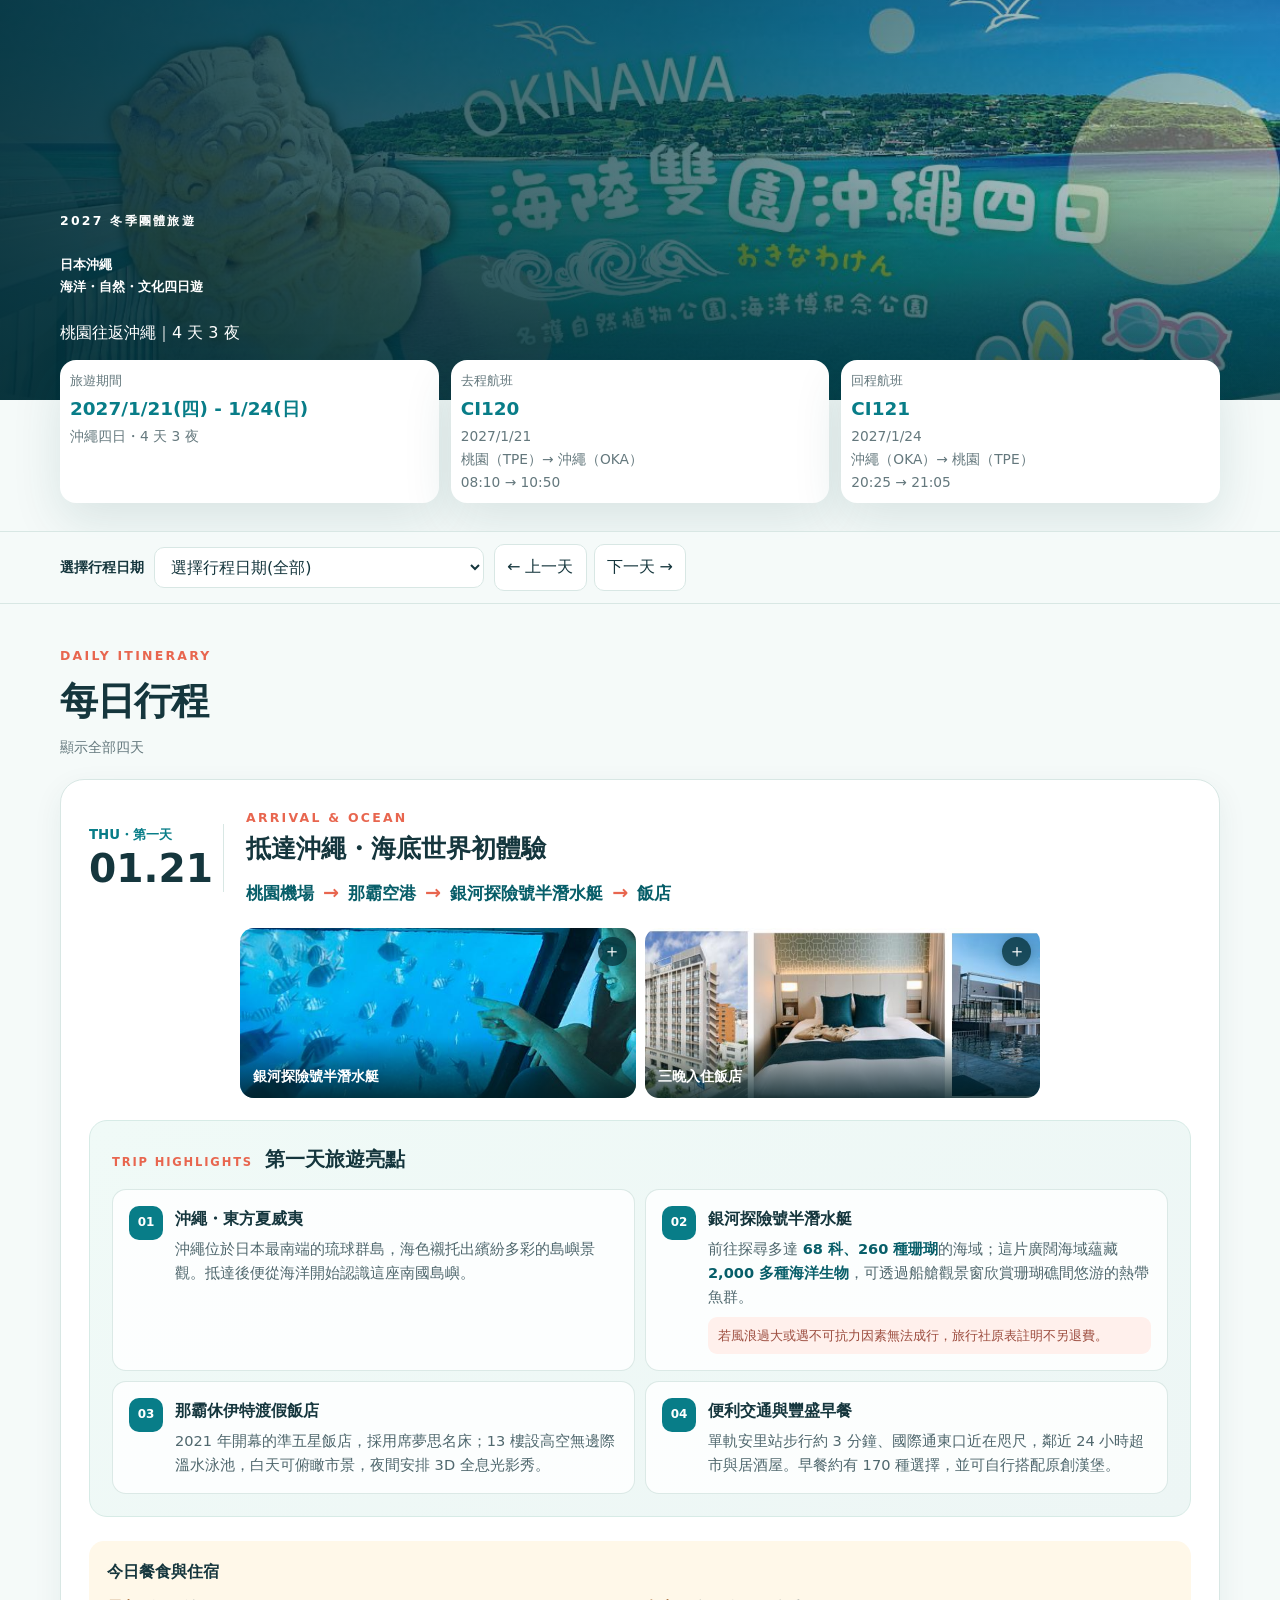
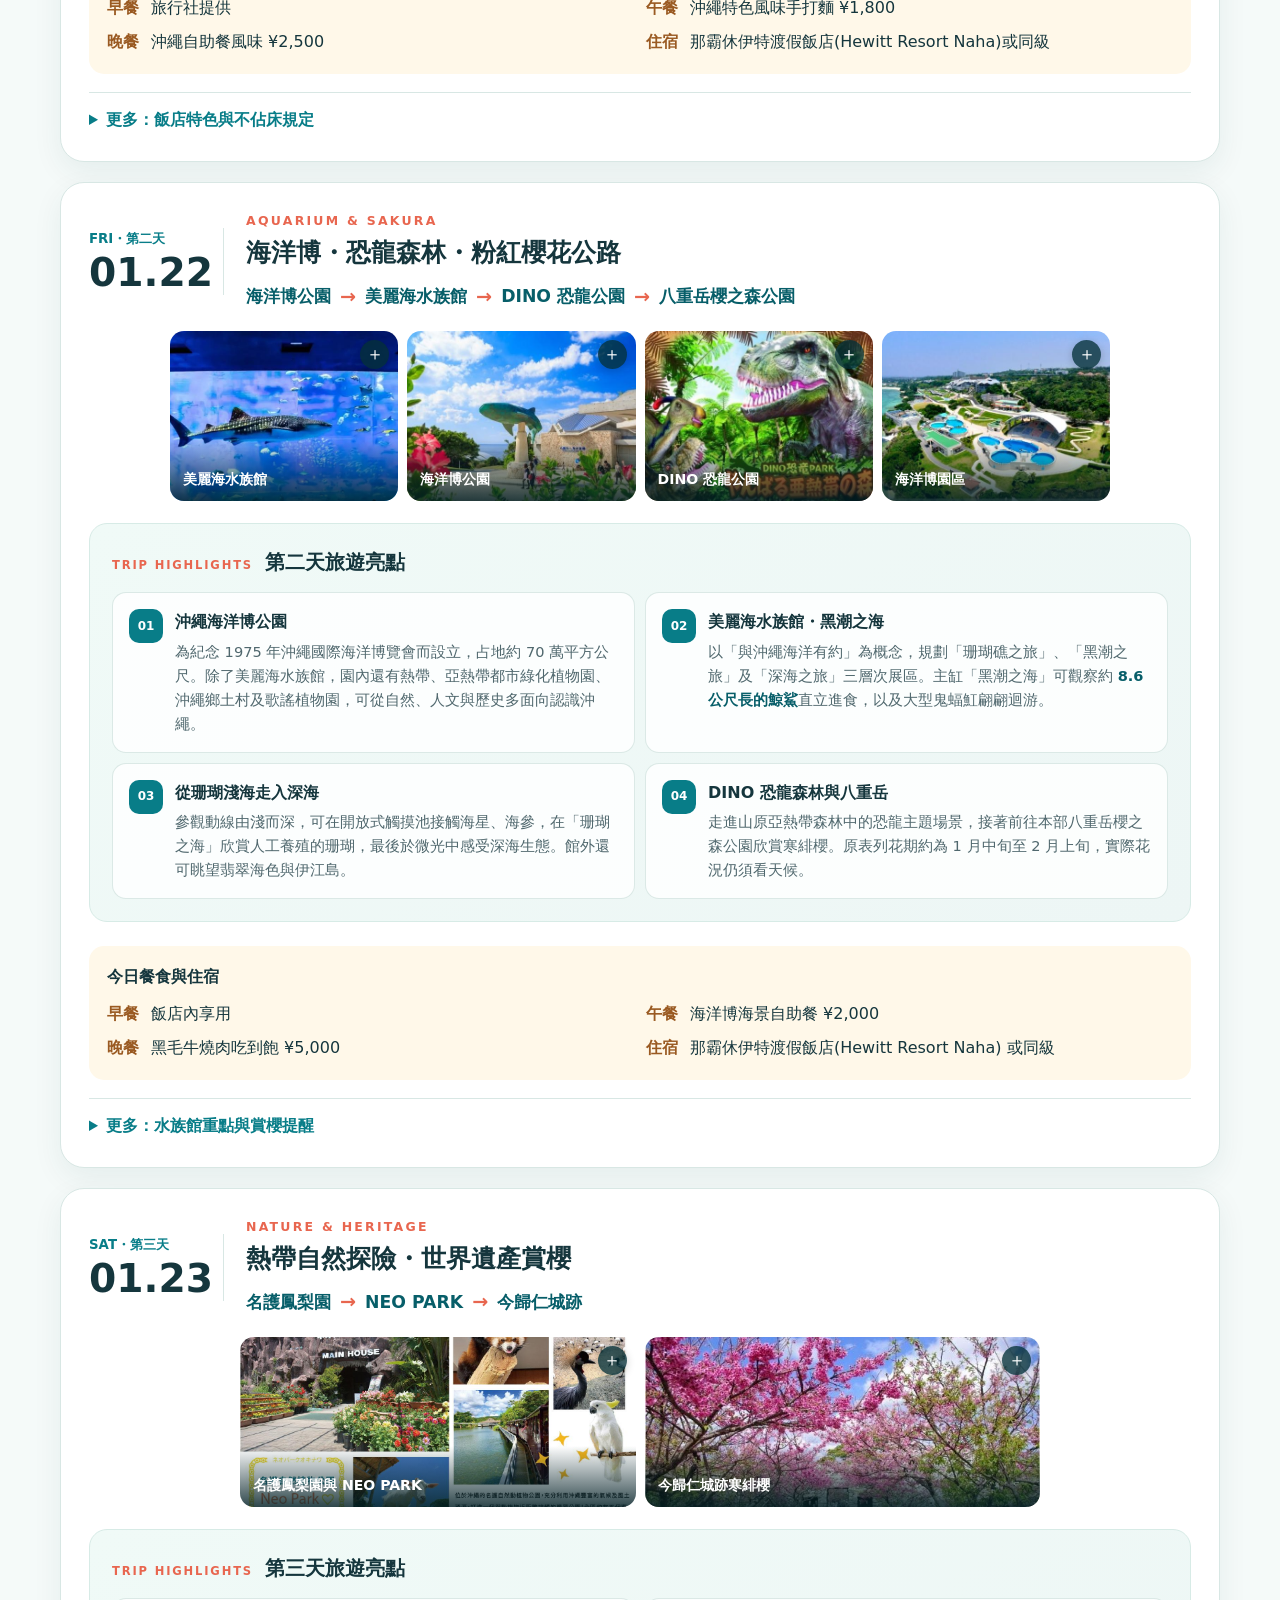
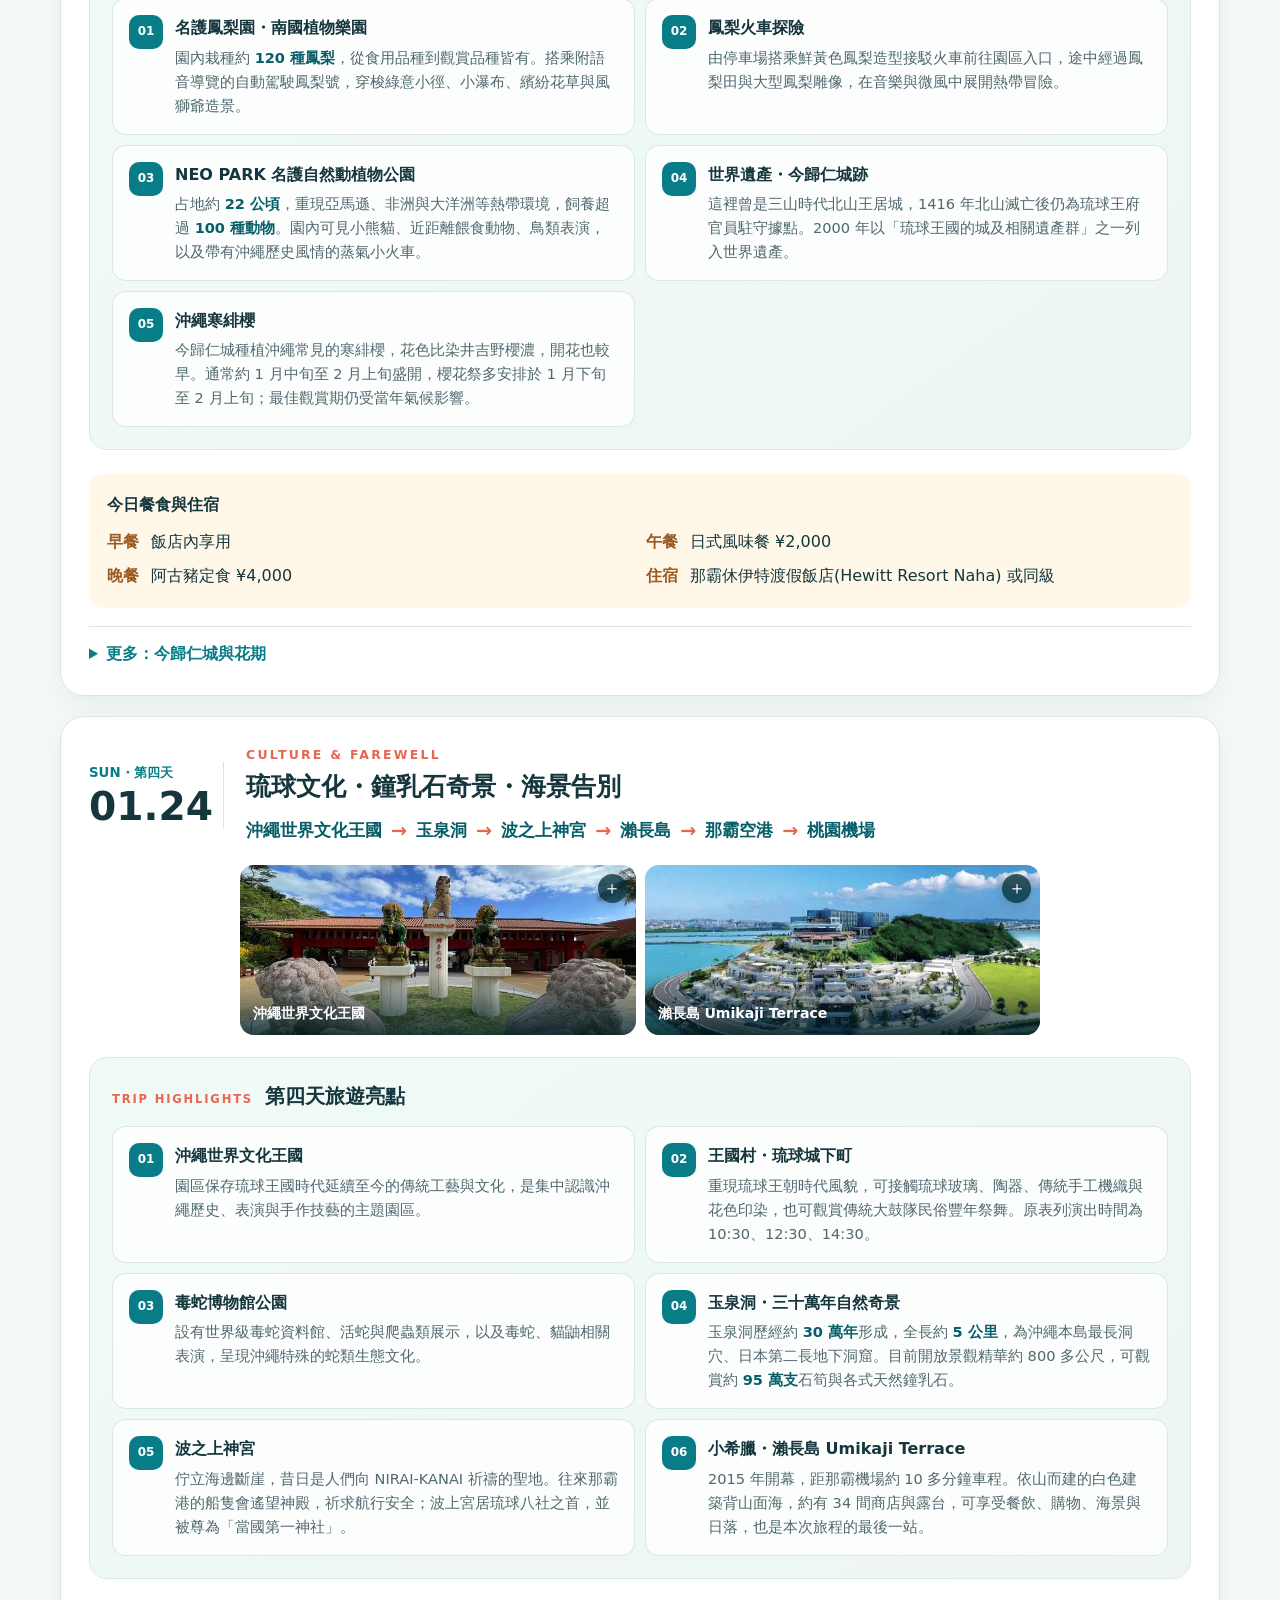
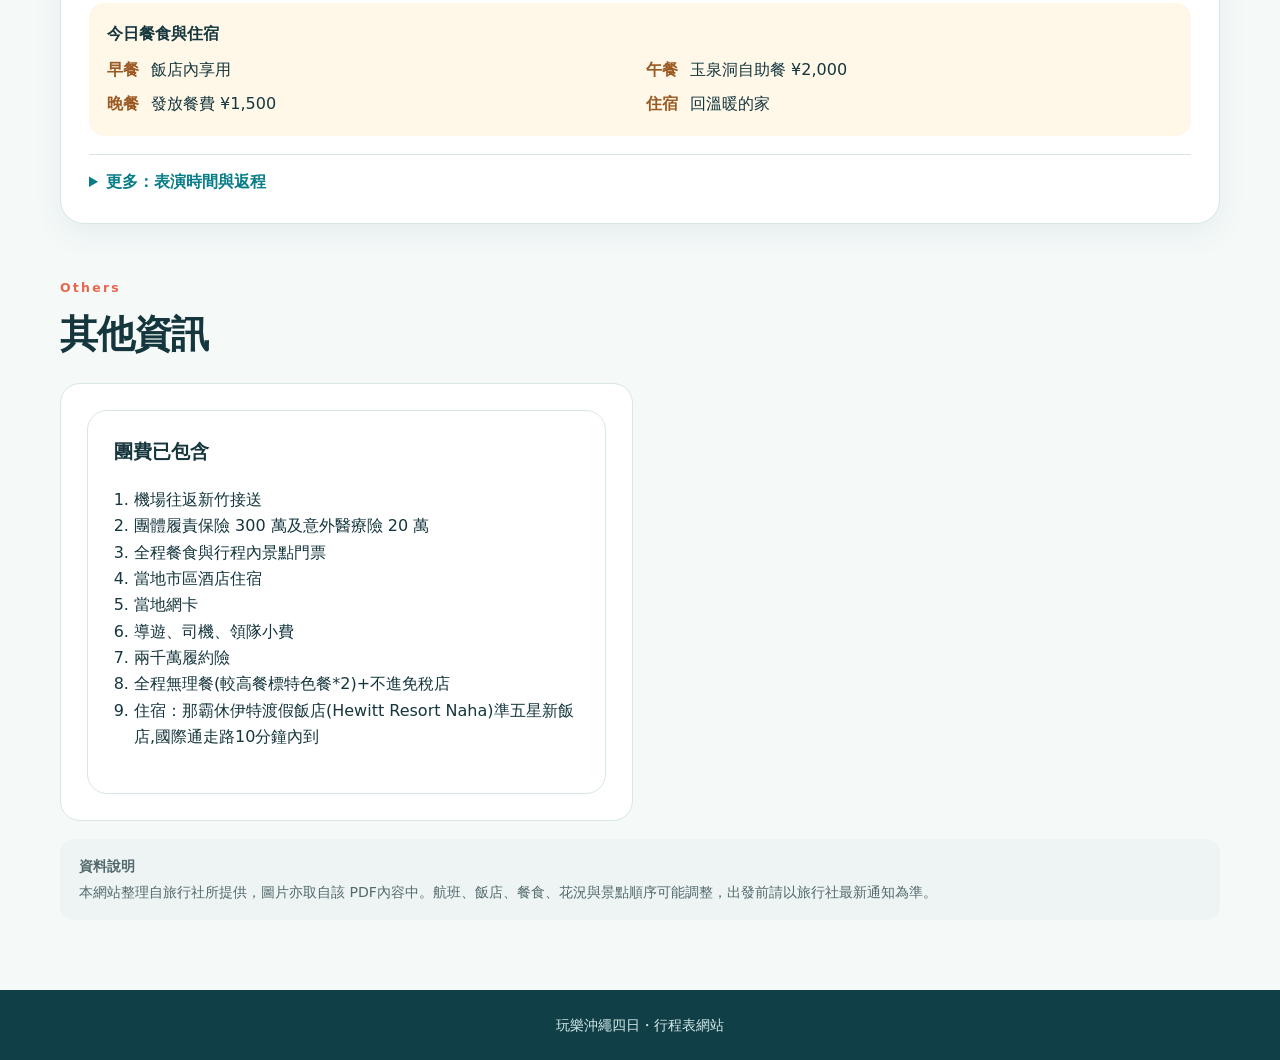
==== website2/index.html @ d95b9be9 "Update index.html" ====
<!doctype html>
<html lang="zh-Hant">
<head>
  <meta charset="utf-8">
  <meta name="viewport" content="width=device-width,initial-scale=1">
  <meta name="theme-color" content="#076f7d">
  <meta name="description" content="2027年1月21日至24日玩樂沖繩四日行程導覽">
  <title>玩樂沖繩四日｜行程表</title>
  <link rel="stylesheet" href="assets/styles.css">
  <style>
    /* 回到最頂端按鈕 */
    .back-to-top {
      position: fixed;
      right: 22px;
      bottom: 22px;
      z-index: 1000;
      min-height: 44px;
      display: inline-flex;
      align-items: center;
      justify-content: center;
      gap: 7px;
      padding: 9px 14px 9px 11px;
      border: 1px solid rgba(255, 255, 255, .38);
      border-radius: 999px;
      background: linear-gradient(135deg, rgba(255, 255, 255, .20), rgba(220, 245, 243, .08));
      color: #075e69;
      box-shadow: 0 6px 18px rgba(20, 70, 74, .10), inset 0 1px 0 rgba(255, 255, 255, .38);
      cursor: pointer;
      opacity: 0;
      visibility: hidden;
      pointer-events: none;
      transform: translateY(12px);
      transition: opacity .2s ease, transform .2s ease, visibility .2s;
      backdrop-filter: blur(7px) saturate(120%);
      -webkit-backdrop-filter: blur(7px) saturate(120%);
      font-weight: 800;
      font-size: .86rem;
      white-space: nowrap;
    }

    .back-to-top.is-visible {
      opacity: 1;
      visibility: visible;
      pointer-events: auto;
      transform: translateY(0);
    }

    .back-to-top:hover,
    .back-to-top:focus-visible {
      background: linear-gradient(135deg, rgba(255, 255, 255, .38), rgba(218, 246, 243, .16));
      color: #064e58;
      transform: translateY(-2px);
      outline: 3px solid rgba(8, 125, 136, .18);
      outline-offset: 3px;
    }

    .back-to-top svg {
      width: 23px;
      height: 23px;
      fill: none;
      stroke: currentColor;
      stroke-width: 2.2;
      stroke-linecap: round;
      stroke-linejoin: round;
    }

    @media (max-width: 620px) {
      .back-to-top {
        right: 14px;
        bottom: 14px;
        min-height: 40px;
        padding: 7px 11px 7px 9px;
        font-size: .78rem;
      }

      .back-to-top svg {
        width: 20px;
        height: 20px;
      }
    }

    @media print {
      .back-to-top {
        display: none;
      }
    }
  </style>
</head>
<body>
  <a class="skip" href="#main">跳到主要內容</a>
  <header class="hero">
    <img class="hero-photo" src="assets/images/hero-cover.jpg" alt="旅行社提供的沖繩四日行程封面">
    <div class="hero-shade"></div>
    <div class="shell hero-content">
      <p class="kicker">2027 冬季團體旅遊</p>
      <h5>日本沖繩<br>海洋・自然・文化四日遊</h5>
      <p class="hero-copy">桃園往返沖繩｜4 天 3 夜</p>
      <!--<div class="hero-tags"><span>中華航空</span><span>全程無自理餐</span><span>三晚準五星飯店</span><span>20 人成團</span></div>-->
    </div>
  </header>

<section class="quick shell" aria-label="行程摘要">
  <article>
    <small>旅遊期間</small>
    <strong>2027/1/21(四) - 1/24(日)</strong>
    <span>沖繩四日・4 天 3 夜</span>
  </article>

  <article>
    <small>去程航班</small>
    <strong>CI120</strong>
    <span>2027/1/21</span>
    <span>桃園（TPE）→ 沖繩（OKA）</span>
    <span>08:10 → 10:50</span>
  </article>

  <article>
    <small>回程航班</small>
    <strong>CI121</strong>
    <span>2027/1/24</span>
    <span>沖繩（OKA）→ 桃園（TPE）</span>
    <span>20:25 → 21:05</span>
  </article>
</section>

  <nav class="planner" aria-label="日期選擇器">
    <div class="shell planner-inner">
      <label for="daySelect">選擇行程日期</label>
      <select id="daySelect">
        <option value="all">選擇行程日期(全部)</option>
        <option value="day1">1/21（四）第一天・抵達沖繩</option>
        <option value="day2">1/22（五）第二天・海洋博與恐龍公園</option>
        <option value="day3">1/23（六）第三天・名護與今歸仁賞櫻</option>
        <option value="day4">1/24（日）第四天・文化王國與返台</option>
      </select>
      <div class="day-controls">
        <button id="prevDay" type="button" aria-label="上一天">← 上一天</button>
        <button id="nextDay" type="button" aria-label="下一天">下一天 →</button>
      </div>
      <!--
	  <div class="tools">
        <button id="expandAll" type="button">展開說明</button>
        <button type="button" onclick="window.print()">列印</button>
      </div>
	  -->
    </div>
  </nav>

  <main id="main" class="shell">
    <section id="day-view" class="itinerary" aria-labelledby="itinerary-title">
      <div class="section-title"><p>DAILY ITINERARY</p><h2 id="itinerary-title">每日行程</h2><span id="viewStatus" aria-live="polite">顯示全部四天</span></div>

      <article id="day1" class="day" data-day="day1">
        <header class="day-head"><div class="date"><small>THU・第一天</small><strong>01.21</strong></div><div><p>ARRIVAL & OCEAN</p><h3>抵達沖繩・海底世界初體驗</h3><div class="route-flow" aria-label="第一天行程順序"><span>桃園機場</span><span>那霸空港</span><span>銀河探險號半潛水艇</span><span>飯店</span></div></div></header>
        <div class="gallery two"><figure><img src="assets/images/day1-semi-submarine.jpg" alt="搭乘半潛水艇觀察海中熱帶魚"><figcaption>銀河探險號半潛水艇</figcaption></figure><figure><img src="assets/images/day1-hotel.jpg" alt="那霸休伊特渡假飯店組圖"><figcaption>三晚入住飯店</figcaption></figure></div>
        <section class="highlights" aria-label="第一天旅遊亮點"><div class="highlight-title"><span>TRIP HIGHLIGHTS</span><h4>第一天旅遊亮點</h4></div><div class="highlight-grid">
          <article><div class="highlight-icon">01</div><div><h5>沖繩・東方夏威夷</h5><p>沖繩位於日本最南端的琉球群島，海色襯托出繽紛多彩的島嶼景觀。抵達後便從海洋開始認識這座南國島嶼。</p></div></article>
          <article><div class="highlight-icon">02</div><div><h5>銀河探險號半潛水艇</h5><p>前往探尋多達 <strong>68 科、260 種珊瑚</strong>的海域；這片廣闊海域蘊藏 <strong>2,000 多種海洋生物</strong>，可透過船艙觀景窗欣賞珊瑚礁間悠游的熱帶魚群。</p><p class="caution">若風浪過大或遇不可抗力因素無法成行，旅行社原表註明不另退費。</p></div></article>
          <article><div class="highlight-icon">03</div><div><h5>那霸休伊特渡假飯店</h5><p>2021 年開幕的準五星飯店，採用席夢思名床；13 樓設高空無邊際溫水泳池，白天可俯瞰市景，夜間安排 3D 全息光影秀。</p></div></article>
          <article><div class="highlight-icon">04</div><div><h5>便利交通與豐盛早餐</h5><p>單軌安里站步行約 3 分鐘、國際通東口近在咫尺，鄰近 24 小時超市與居酒屋。早餐約有 170 種選擇，並可自行搭配原創漢堡。</p></div></article>
        </div></section>
        <div class="day-body"><aside class="day-facts"><h4>今日餐食與住宿</h4><dl><dt>早餐</dt><dd>旅行社提供</dd><dt>午餐</dt><dd>沖繩特色風味手打麵 ¥1,800</dd><dt>晚餐</dt><dd>沖繩自助餐風味 ¥2,500</dd><dt>住宿</dt><dd>那霸休伊特渡假飯店(Hewitt Resort Naha)或同級</dd></dl></aside></div>
        <details><summary>更多：飯店特色與不佔床規定</summary><p>飯店於 2021 年開幕，全客房採用席夢思名床；13 樓設高空無邊際溫水泳池，晚上有 3D 全息光影秀。早餐主打約 170 種選擇及自製原創漢堡。六歲（不含六歲）以下才可不佔床。</p></details>
      </article>

      <article id="day2" class="day" data-day="day2">
        <header class="day-head"><div class="date"><small>FRI・第二天</small><strong>01.22</strong></div><div><p>AQUARIUM & SAKURA</p><h3>海洋博・恐龍森林・粉紅櫻花公路</h3><div class="route-flow" aria-label="第二天行程順序"><span>海洋博公園</span><span>美麗海水族館</span><span>DINO 恐龍公園</span><span>八重岳櫻之森公園</span></div></div></header>
        <div class="gallery four"><figure><img src="assets/images/day2-aquarium.jpg" alt="美麗海水族館鯨鯊"><figcaption>美麗海水族館</figcaption></figure><figure><img src="assets/images/day2-ocean-expo.jpg" alt="沖繩海洋博公園景觀"><figcaption>海洋博公園</figcaption></figure><figure><img src="assets/images/day2-dino-park.jpg" alt="DINO恐龍公園"><figcaption>DINO 恐龍公園</figcaption></figure><figure><img src="assets/images/day2-ocean-park.jpg" alt="海洋博公園空拍景觀"><figcaption>海洋博園區</figcaption></figure></div>
        <section class="highlights" aria-label="第二天旅遊亮點"><div class="highlight-title"><span>TRIP HIGHLIGHTS</span><h4>第二天旅遊亮點</h4></div><div class="highlight-grid">
          <article><div class="highlight-icon">01</div><div><h5>沖繩海洋博公園</h5><p>為紀念 1975 年沖繩國際海洋博覽會而設立，占地約 70 萬平方公尺。除了美麗海水族館，園內還有熱帶、亞熱帶都市綠化植物園、沖繩鄉土村及歌謠植物園，可從自然、人文與歷史多面向認識沖繩。</p></div></article>
          <article><div class="highlight-icon">02</div><div><h5>美麗海水族館・黑潮之海</h5><p>以「與沖繩海洋有約」為概念，規劃「珊瑚礁之旅」、「黑潮之旅」及「深海之旅」三層次展區。主缸「黑潮之海」可觀察約 <strong>8.6 公尺長的鯨鯊</strong>直立進食，以及大型鬼蝠魟翩翩迴游。</p></div></article>
          <article><div class="highlight-icon">03</div><div><h5>從珊瑚淺海走入深海</h5><p>參觀動線由淺而深，可在開放式觸摸池接觸海星、海參，在「珊瑚之海」欣賞人工養殖的珊瑚，最後於微光中感受深海生態。館外還可眺望翡翠海色與伊江島。</p></div></article>
          <article><div class="highlight-icon">04</div><div><h5>DINO 恐龍森林與八重岳</h5><p>走進山原亞熱帶森林中的恐龍主題場景，接著前往本部八重岳櫻之森公園欣賞寒緋櫻。原表列花期約為 1 月中旬至 2 月上旬，實際花況仍須看天候。</p></div></article>
        </div></section>
        <div class="day-body"><aside class="day-facts"><h4>今日餐食與住宿</h4><dl><dt>早餐</dt><dd>飯店內享用</dd><dt>午餐</dt><dd>海洋博海景自助餐 ¥2,000</dd><dt>晚餐</dt><dd>黑毛牛燒肉吃到飽 ¥5,000</dd><dt>住宿</dt><dd>那霸休伊特渡假飯店(Hewitt Resort Naha) 或同級</dd></dl></aside></div>
        <details><summary>更多：水族館重點與賞櫻提醒</summary><p>水族館以「與沖繩海洋有約」為概念，可從近海礁湖一路探索至深海生態。櫻花最佳觀賞期會受當年氣候影響，原行程日期不代表保證盛開。</p></details>
      </article>

      <article id="day3" class="day" data-day="day3">
        <header class="day-head"><div class="date"><small>SAT・第三天</small><strong>01.23</strong></div><div><p>NATURE & HERITAGE</p><h3>熱帶自然探險・世界遺產賞櫻</h3><div class="route-flow" aria-label="第三天行程順序"><span>名護鳳梨園</span><span>NEO PARK</span><span>今歸仁城跡</span></div></div></header>
        <div class="gallery two"><figure><img src="assets/images/day3-neo-park.jpg" alt="名護鳳梨園與NEO PARK景點組圖"><figcaption>名護鳳梨園與 NEO PARK</figcaption></figure><figure><img src="assets/images/day3-cherry-blossom.jpg" alt="今歸仁城跡寒緋櫻"><figcaption>今歸仁城跡寒緋櫻</figcaption></figure></div>
        <section class="highlights" aria-label="第三天旅遊亮點"><div class="highlight-title"><span>TRIP HIGHLIGHTS</span><h4>第三天旅遊亮點</h4></div><div class="highlight-grid">
          <article><div class="highlight-icon">01</div><div><h5>名護鳳梨園・南國植物樂園</h5><p>園內栽種約 <strong>120 種鳳梨</strong>，從食用品種到觀賞品種皆有。搭乘附語音導覽的自動駕駛鳳梨號，穿梭綠意小徑、小瀑布、繽紛花草與風獅爺造景。</p></div></article>
          <article><div class="highlight-icon">02</div><div><h5>鳳梨火車探險</h5><p>由停車場搭乘鮮黃色鳳梨造型接駁火車前往園區入口，途中經過鳳梨田與大型鳳梨雕像，在音樂與微風中展開熱帶冒險。</p></div></article>
          <article><div class="highlight-icon">03</div><div><h5>NEO PARK 名護自然動植物公園</h5><p>占地約 <strong>22 公頃</strong>，重現亞馬遜、非洲與大洋洲等熱帶環境，飼養超過 <strong>100 種動物</strong>。園內可見小熊貓、近距離餵食動物、鳥類表演，以及帶有沖繩歷史風情的蒸氣小火車。</p></div></article>
          <article><div class="highlight-icon">04</div><div><h5>世界遺產・今歸仁城跡</h5><p>這裡曾是三山時代北山王居城，1416 年北山滅亡後仍為琉球王府官員駐守據點。2000 年以「琉球王國的城及相關遺產群」之一列入世界遺產。</p></div></article>
          <article><div class="highlight-icon">05</div><div><h5>沖繩寒緋櫻</h5><p>今歸仁城種植沖繩常見的寒緋櫻，花色比染井吉野櫻濃，開花也較早。通常約 1 月中旬至 2 月上旬盛開，櫻花祭多安排於 1 月下旬至 2 月上旬；最佳觀賞期仍受當年氣候影響。</p></div></article>
        </div></section>
        <div class="day-body"><aside class="day-facts"><h4>今日餐食與住宿</h4><dl><dt>早餐</dt><dd>飯店內享用</dd><dt>午餐</dt><dd>日式風味餐 ¥2,000</dd><dt>晚餐</dt><dd>阿古豬定食 ¥4,000</dd><dt>住宿</dt><dd>那霸休伊特渡假飯店(Hewitt Resort Naha) 或同級</dd></dl></aside></div>
        <details><summary>更多：今歸仁城與花期</summary><p>今歸仁城跡於 2000 年列入世界遺產。寒緋櫻大約從每年 1 月中旬開至 2 月上旬，櫻花祭通常在 1 月下旬至 2 月上旬舉行；實際花況仍受氣候影響。</p></details>
      </article>

      <article id="day4" class="day" data-day="day4">
        <header class="day-head"><div class="date"><small>SUN・第四天</small><strong>01.24</strong></div><div><p>CULTURE & FAREWELL</p><h3>琉球文化・鐘乳石奇景・海景告別</h3><div class="route-flow" aria-label="第四天行程順序"><span>沖繩世界文化王國</span><span>玉泉洞</span><span>波之上神宮</span><span>瀨長島</span><span>那霸空港</span><span>桃園機場</span></div></div></header>
        <div class="gallery two"><figure><img src="assets/images/day4-okinawa-world.jpg" alt="沖繩世界文化王國入口"><figcaption>沖繩世界文化王國</figcaption></figure><figure><img src="assets/images/day4-umikaji.jpg" alt="瀨長島Umikaji Terrace空拍景觀"><figcaption>瀨長島 Umikaji Terrace</figcaption></figure></div>
        <section class="highlights" aria-label="第四天旅遊亮點"><div class="highlight-title"><span>TRIP HIGHLIGHTS</span><h4>第四天旅遊亮點</h4></div><div class="highlight-grid">
          <article><div class="highlight-icon">01</div><div><h5>沖繩世界文化王國</h5><p>園區保存琉球王國時代延續至今的傳統工藝與文化，是集中認識沖繩歷史、表演與手作技藝的主題園區。</p></div></article>
          <article><div class="highlight-icon">02</div><div><h5>王國村・琉球城下町</h5><p>重現琉球王朝時代風貌，可接觸琉球玻璃、陶器、傳統手工機織與花色印染，也可觀賞傳統大鼓隊民俗豐年祭舞。原表列演出時間為 10:30、12:30、14:30。</p></div></article>
          <article><div class="highlight-icon">03</div><div><h5>毒蛇博物館公園</h5><p>設有世界級毒蛇資料館、活蛇與爬蟲類展示，以及毒蛇、貓鼬相關表演，呈現沖繩特殊的蛇類生態文化。</p></div></article>
          <article><div class="highlight-icon">04</div><div><h5>玉泉洞・三十萬年自然奇景</h5><p>玉泉洞歷經約 <strong>30 萬年</strong>形成，全長約 <strong>5 公里</strong>，為沖繩本島最長洞穴、日本第二長地下洞窟。目前開放景觀精華約 800 多公尺，可觀賞約 <strong>95 萬支</strong>石筍與各式天然鐘乳石。</p></div></article>
          <article><div class="highlight-icon">05</div><div><h5>波之上神宮</h5><p>佇立海邊斷崖，昔日是人們向 NIRAI-KANAI 祈禱的聖地。往來那霸港的船隻會遙望神殿，祈求航行安全；波上宮居琉球八社之首，並被尊為「當國第一神社」。</p></div></article>
          <article><div class="highlight-icon">06</div><div><h5>小希臘・瀨長島 Umikaji Terrace</h5><p>2015 年開幕，距那霸機場約 10 多分鐘車程。依山而建的白色建築背山面海，約有 34 間商店與露台，可享受餐飲、購物、海景與日落，也是本次旅程的最後一站。</p></div></article>
        </div></section>
        <div class="day-body"><aside class="day-facts"><h4>今日餐食與住宿</h4><dl><dt>早餐</dt><dd>飯店內享用</dd><dt>午餐</dt><dd>玉泉洞自助餐 ¥2,000</dd><dt>晚餐</dt><dd>發放餐費 ¥1,500</dd><dt>住宿</dt><dd>回溫暖的家</dd></dl></aside></div>
        <details><summary>更多：表演時間與返程</summary><p>琉球大鼓隊原表列演出時間為 10:30、12:30、14:30；若因行程未能觀賞，原表註明恕不退費。CI121 預定 20:25 自那霸起飛，21:05 抵達桃園。</p></details>
      </article>
    </section>

    <section class="tour-info"><div class="section-title"><p>Others</p><h2>其他資訊</h2></div><div class="info-grid"><article class="price-card">
	
	<!--
	<span class="label">20 人成團優惠價</span>
	<strong>NT$44,500</strong><p>寒假早去晚回班機</p>
	<ul><li>六歲以下小孩不佔床：可扣 NT$2,000</li><li>單人入住：補單人房價差 NT$6,800</li><li>全程無自理餐；原表標示較高餐標特色餐 2 餐</li></ul></article>
	-->
	
	<article class="included"><h3>團費已包含</h3><ol><li>機場往返新竹接送</li><li>團體履責保險 300 萬及意外醫療險 20 萬</li><li>全程餐食與行程內景點門票</li><li>當地市區酒店住宿</li><li>當地網卡</li><li>導遊、司機、領隊小費</li><li>兩千萬履約險</li>
	<li>全程無理餐(較高餐標特色餐*2)+不進免稅店</li><li>住宿：那霸休伊特渡假飯店(Hewitt Resort Naha)準五星新飯店,國際通走路10分鐘內到</li>
	</ol></article></div></section>

    <aside class="source"><strong>資料說明</strong><p>本網站整理自旅行社所提供，圖片亦取自該 PDF內容中。航班、飯店、餐食、花況與景點順序可能調整，出發前請以旅行社最新通知為準。</p></aside>
  </main>
  <footer>玩樂沖繩四日・行程表網站</footer>
  <dialog id="lightbox" class="lightbox" aria-label="圖片放大檢視">
    <button id="lightboxClose" class="lightbox-close" type="button" aria-label="關閉圖片">×</button>
    <button id="lightboxPrev" class="lightbox-nav lightbox-prev" type="button" aria-label="上一張圖片">‹</button>
    <figure><img id="lightboxImage" src="" alt=""><figcaption id="lightboxCaption"></figcaption></figure>
    <button id="lightboxNext" class="lightbox-nav lightbox-next" type="button" aria-label="下一張圖片">›</button>
  </dialog>
  <button id="backToTop" class="back-to-top" type="button" aria-label="回到頁面最頂端" title="回到最頂端">
    <svg viewBox="0 0 24 24" aria-hidden="true">
      <path d="M6 10l6-6 6 6"></path>
      <path d="M12 4v16"></path>
    </svg>
    <span>回到頂端</span>
  </button>
  <script src="assets/app.js"></script>
  <script>
    (() => {
      const backToTop = document.querySelector('#backToTop');

      const updateBackToTop = () => {
        backToTop.classList.toggle('is-visible', window.scrollY > 400);
      };

      window.addEventListener('scroll', updateBackToTop, { passive: true });
      updateBackToTop();

      backToTop.addEventListener('click', () => {
        window.scrollTo({ top: 0, behavior: 'smooth' });
      });
    })();
  </script>
</body>
</html>
---- website2/assets/styles.css ----
:root {
  --navy: #15363d;
  --sea: #087d88;
  --sea-dark: #075e69;
  --mint: #e9f7f4;
  --coral: #e8664f;
  --sand: #fff8e9;
  --paper: #fff;
  --line: #d8e7e4;
  --muted: #64787d;
  --shadow: 0 18px 50px rgba(20, 70, 74, .12);
}

* {
  box-sizing: border-box;
}

html {
  scroll-behavior: smooth;
}

body {
  margin: 0;
  background: #f5faf9;
  color: var(--navy);
  font-family: "Noto Sans TC", "Microsoft JhengHei", system-ui, sans-serif;
  line-height: 1.65;
}

img {
  display: block;
  max-width: 100%;
}

button, select {
  font: inherit;
}

.shell {
  width: min(1160px, calc(100% - 32px));
  margin-inline: auto;
}

.skip {
  position: fixed;
  left: 16px;
  top: -70px;
  z-index: 99;
  background: #fff;
  padding: 10px 15px;
  border-radius: 8px;
  color: var(--navy);
}

.skip:focus {
  top: 12px;
}

.hero {
  position: relative;
  min-height: 400px;
  display: flex;
  align-items: end;
  overflow: hidden;
  color: #fff;
}

.hero-photo {
  position: absolute;
  inset: 0;
  width: 100%;
  height: 100%;
  object-fit: cover;
  object-position: center;
}

.hero-shade {
  position: absolute;
  inset: 0;
  background: linear-gradient(90deg, rgba(2, 46, 55, .9) 0%, rgba(2, 57, 65, .66) 52%, rgba(2, 57, 65, .12) 100%), linear-gradient(0deg, rgba(4, 47, 56, .72), transparent 55%);
}

.hero-content {
  position: relative;
  padding: 58px 0 54px;
}

.kicker, .section-title>p, .day-head>div>p {
  letter-spacing: .18em;
  font-size: .78rem;
  font-weight: 900;
}

.hero h1 {
  font-size: clamp(2.25rem, 5vw, 4.1rem);
  line-height: 1.04;
  letter-spacing: -.045em;
  margin: 8px 0 15px;
  max-width: 760px;
}

.hero-copy {
  font-size: 1rem;
  margin: 0;
}

.hero-tags {
  display: flex;
  flex-wrap: wrap;
  gap: 8px;
  margin-top: 18px;
}

.hero-tags span {
  background: rgba(255, 255, 255, .13);
  border: 1px solid rgba(255, 255, 255, .35);
  padding: 6px 11px;
  border-radius: 999px;
  backdrop-filter: blur(7px);
  font-size: .7rem;
}

.quick {
  position: relative;
  z-index: 2;
  margin-top: -40px;
  display: grid;
  grid-template-columns: repeat(3, 1fr);
  gap: 12px;
}

.quick article {
  display: flex;
  flex-direction: column;
}

.quick article span {
  display: block;
  margin-top: 3px;
  color: var(--muted);
  font-size: 0.86rem;
  line-height: 1.45;
}

.quick article {
  background: #fff;
  border-radius: 16px;
  padding: 10px 10px;
  box-shadow: var(--shadow);
}

.quick small {
  display: block;
  color: var(--muted);
  font-size: .8rem;
}

.quick strong {
  display: block;
  color: var(--sea);
  font-size: 1.15rem;
  margin-top: 3px;
}

.planner {
  position: sticky;
  top: 0;
  z-index: 20;
  margin-top: 28px;
  background: rgba(245, 250, 249, .94);
  border-block: 1px solid var(--line);
  backdrop-filter: blur(12px);
}

.planner-inner {
  display: flex;
  align-items: center;
  gap: 10px;
  padding-block: 12px;
}

.planner label {
  font-size: .88rem;
  font-weight: 800;
  white-space: nowrap;
}

.planner select, .planner button {
  border: 1px solid var(--line);
  background: #fff;
  color: var(--navy);
  border-radius: 10px;
  padding: 9px 12px;
  cursor: pointer;
}

.planner select {
  min-width: 330px;
}

.planner button:hover, .planner button:focus-visible {
  border-color: var(--sea);
  color: var(--sea);
}

.day-controls, .tools {
  display: flex;
  gap: 7px;
}

.tools {
  margin-left: auto;
}

main {
  padding: 42px 0 70px;
}

.section-title {
  margin: 0 0 18px;
}

.section-title p {
  color: var(--coral);
  margin: 0 0 3px;
}

.section-title h2 {
  font-size: clamp(1.7rem, 3vw, 2.4rem);
  margin: 0;
  letter-spacing: -.03em;
}

.section-title span {
  display: block;
  color: var(--muted);
  font-size: .88rem;
  margin-top: 3px;
}

.label {
  display: inline-block;
  background: var(--mint);
  color: var(--sea-dark);
  font-weight: 800;
  font-size: .8rem;
  border-radius: 999px;
  padding: 5px 10px;
}

.itinerary {
  scroll-margin-top: 100px;
}

.day {
  scroll-margin-top: 105px;
  background: #fff;
  border: 1px solid var(--line);
  border-radius: 24px;
  padding: 28px;
  margin-top: 20px;
  box-shadow: 0 10px 30px rgba(20, 70, 74, .07);
}

.day[hidden] {
  display: none;
}

.day.is-focus {
  animation: reveal .32s ease;
}

@keyframes reveal {
  from {
    opacity: .25;
    transform: translateY(8px);
  }

  to {
    opacity: 1;
    transform: none;
  }

}

.day-head {
  display: grid;
  grid-template-columns: 135px 1fr;
  gap: 22px;
  align-items: center;
  margin-bottom: 20px;
}

.date {
  border-right: 1px solid var(--line);
}

.date small {
  display: block;
  color: var(--sea);
  font-weight: 800;
}

.date strong {
  display: block;
  font-size: 2.45rem;
  line-height: 1.15;
}

.day-head>div>p {
  margin: 0;
  color: var(--coral);
}

.day-head h3 {
  font-size: 1.55rem;
  margin: 1px 0 8px;
}

.route-flow {
  display: flex;
  flex-wrap: wrap;
  align-items: center;
  gap: 9px;
  color: var(--sea-dark);
  font-size: 1.08rem;
  line-height: 1.55;
  font-weight: 900;
}

.route-flow span {
  display: flex;
  align-items: center;
  gap: 9px;
}

.route-flow span:not(:last-child)::after {
  content: "→";
  color: var(--coral);
  font-size: 1.2rem;
}

.gallery {
  display: grid;
  gap: 9px;
  margin: 0 auto 22px;
  max-width: 940px;
}

.gallery.two {
  grid-template-columns: 1fr 1fr;
  max-width: 800px;
}

.gallery.four {
  grid-template-columns: repeat(4, 1fr);
}

.gallery figure {
  position: relative;
  margin: 0;
  border-radius: 14px;
  overflow: hidden;
  background: #e9efee;
  height: 170px;
  min-height: 0;
  cursor: zoom-in;
  outline-offset: 3px;
}

.gallery figure:focus-visible {
  outline: 3px solid var(--coral);
}

.gallery figure::after {
  content: "＋";
  position: absolute;
  right: 9px;
  top: 9px;
  width: 29px;
  height: 29px;
  display: grid;
  place-items: center;
  border-radius: 50%;
  background: rgba(4, 48, 56, .78);
  color: #fff;
  font-size: 1.1rem;
  box-shadow: 0 2px 8px rgba(0, 0, 0, .18);
}

.gallery figure img {
  width: 100%;
  height: 100%;
  object-fit: cover;
  transition: transform .3s;
}

.gallery figure:hover img {
  transform: scale(1.025);
}

.gallery figcaption {
  position: absolute;
  left: 0;
  right: 0;
  bottom: 0;
  padding: 28px 13px 10px;
  background: linear-gradient(transparent, rgba(0, 30, 36, .82));
  color: #fff;
  font-weight: 800;
  font-size: .88rem;
}

.highlights {
  margin: 4px 0 24px;
  padding: 22px;
  background: linear-gradient(145deg, #f0faf7, #edf6f5);
  border: 1px solid #d7ebe6;
  border-radius: 18px;
}

.highlight-title {
  display: flex;
  align-items: baseline;
  gap: 12px;
  margin-bottom: 13px;
}

.highlight-title span {
  font-size: .72rem;
  letter-spacing: .16em;
  color: var(--coral);
  font-weight: 900;
}

.highlight-title h4 {
  margin: 0;
  font-size: 1.25rem;
}

.highlight-grid {
  display: grid;
  grid-template-columns: 1fr 1fr;
  gap: 10px;
}

.highlight-grid article {
  display: flex;
  gap: 12px;
  padding: 16px;
  background: rgba(255, 255, 255, .82);
  border: 1px solid rgba(216, 231, 228, .9);
  border-radius: 14px;
}

.highlight-grid article.featured {
  grid-column: 1/-1;
  background: #fff8e9;
  border-color: #f0dfb9;
}

.highlight-icon {
  flex: 0 0 34px;
  width: 34px;
  height: 34px;
  display: grid;
  place-items: center;
  border-radius: 10px;
  background: var(--sea);
  color: #fff;
  font-size: .75rem;
  font-weight: 900;
}

.highlight-grid h5 {
  margin: 0 0 4px;
  font-size: 1rem;
}

.highlight-grid p {
  margin: 0;
  color: #50686e;
  font-size: .91rem;
}

.highlight-grid p+p {
  margin-top: 8px;
}

.highlight-grid strong {
  color: var(--sea-dark);
}

.highlight-grid .caution {
  padding: 8px 10px;
  background: #fff0ec;
  color: #9c4c3e;
  border-radius: 9px;
  font-size: .82rem;
}

.day-body {
  display: block;
}

.day-facts {
  background: var(--sand);
  border-radius: 15px;
  padding: 18px;
}

.day-facts h4 {
  margin: 0 0 10px;
}

.day-facts dl {
  display: grid;
  grid-template-columns: auto 1fr auto 1fr;
  align-items: start;
  margin: 0;
  gap: 8px 12px;
}

.day-facts dt {
  color: #9a5a22;
  font-weight: 800;
}

.day-facts dd {
  margin: 0;
}

.day details {
  border-top: 1px solid var(--line);
  margin-top: 18px;
  padding-top: 14px;
}

.day summary {
  color: var(--sea);
  font-weight: 800;
  cursor: pointer;
}

.day details p {
  color: #50686e;
  margin-bottom: 0;
}

.tour-info {
  margin-top: 54px;
}

.info-grid {
  display: grid;
  grid-template-columns: 1fr 1fr;
  gap: 14px;
}

.price-card, .included {
  background: #fff;
  border: 1px solid var(--line);
  padding: 26px;
  border-radius: 20px;
}

.price-card>strong {
  display: block;
  font-size: 2.25rem;
  color: var(--coral);
  margin-top: 7px;
}

.price-card>p {
  margin: 0;
  color: var(--muted);
}

.price-card ul, .included ol {
  padding-left: 1.25rem;
}

.included h3 {
  margin-top: 0;
}

.source {
  margin-top: 18px;
  background: #edf4f3;
  border-radius: 14px;
  padding: 16px 19px;
  color: #53696e;
  font-size: .88rem;
}

.source p {
  margin: 3px 0 0;
}

footer {
  text-align: center;
  padding: 24px;
  background: #103f48;
  color: #d5e9e8;
  font-size: .85rem;
}

.lightbox {
  width: min(1050px, calc(100% - 28px));
  height: min(86vh, 820px);
  padding: 0;
  border: 0;
  border-radius: 18px;
  background: #071d22;
  color: #fff;
  box-shadow: 0 30px 90px rgba(0, 0, 0, .55);
  overflow: hidden;
}

.lightbox::backdrop {
  background: rgba(0, 15, 18, .82);
  backdrop-filter: blur(4px);
}

.lightbox figure {
  width: 100%;
  height: 100%;
  margin: 0;
  display: grid;
  place-items: center;
  background: #071d22;
}

.lightbox img {
  max-width: 100%;
  max-height: calc(100% - 54px);
  width: auto;
  height: auto;
  object-fit: contain;
}

.lightbox figcaption {
  position: absolute;
  left: 0;
  right: 0;
  bottom: 0;
  padding: 12px 64px;
  background: rgba(0, 20, 24, .9);
  text-align: center;
  color: #fff;
  font-weight: 800;
}

.lightbox-close, .lightbox-nav {
  position: absolute;
  z-index: 2;
  border: 0;
  background: rgba(255, 255, 255, .14);
  color: #fff;
  cursor: pointer;
  backdrop-filter: blur(6px);
}

.lightbox-close {
  right: 14px;
  top: 14px;
  width: 42px;
  height: 42px;
  border-radius: 50%;
  font-size: 1.7rem;
}

.lightbox-nav {
  top: 50%;
  transform: translateY(-50%);
  width: 46px;
  height: 62px;
  border-radius: 12px;
  font-size: 2.2rem;
}

.lightbox-prev {
  left: 14px;
}

.lightbox-next {
  right: 14px;
}

.lightbox button:hover, .lightbox button:focus-visible {
  background: var(--coral);
  outline: none;
}

@media(max-width:900px) {
  .planner-inner {
    flex-wrap: wrap;
  }

  .planner select {
    min-width: 0;
    flex: 1;
  }

  .tools {
    margin-left: 0;
  }

  .gallery.four {
    grid-template-columns: 1fr 1fr;
  }

  .quick {
    grid-template-columns: 1fr 1fr;
  }

  .hero {
    min-height: 370px;
  }

}

@media(max-width:620px) {
  .hero {
    min-height: 390px;
  }

  .hero-shade {
    background: linear-gradient(0deg, rgba(2, 46, 55, .92), rgba(2, 57, 65, .25));
  }

  .hero-content {
    padding: 42px 0 48px;
  }

  .quick {
    margin-top: -28px;
    grid-template-columns: 1fr;
  }

  .quick article {
    padding: 14px;
  }

  .planner-inner {
    display: grid;
    grid-template-columns: 1fr;
  }

  .planner label {
    display: none;
  }

  .planner select {
    width: 100%;
  }

  .day-controls, .tools {
    display: grid;
    grid-template-columns: 1fr 1fr;
  }

  .info-grid {
    grid-template-columns: 1fr;
  }

  .day {
    padding: 18px;
    border-radius: 18px;
  }

  .day-head {
    grid-template-columns: 1fr;
    gap: 9px;
  }

  .date {
    border-right: 0;
    border-bottom: 1px solid var(--line);
    padding-bottom: 8px;
    display: flex;
    justify-content: space-between;
    align-items: end;
  }

  .date strong {
    font-size: 2rem;
  }

  .route-flow {
    font-size: 1rem;
    gap: 7px;
  }

  .gallery.two, .gallery.four, .highlight-grid {
    grid-template-columns: 1fr;
  }

  .gallery figure {
    height: 165px;
  }

  .highlight-grid article.featured {
    grid-column: auto;
  }

  .highlights {
    padding: 16px;
  }

  .highlight-title {
    display: block;
  }

  .highlight-title span {
    display: block;
    margin-bottom: 2px;
  }

  .day-facts dl {
    grid-template-columns: 52px 1fr;
  }

  .hero h1 {
    font-size: 2.3rem;
  }

  .lightbox {
    height: 78vh;
  }

  .lightbox-nav {
    width: 40px;
    height: 54px;
  }

  .lightbox figcaption {
    padding-inline: 48px;
  }

}

@media print {
  .planner, .skip {
    display: none;
  }

  .hero {
    min-height: auto;
    color: var(--navy);
  }

  .hero-photo, .hero-shade {
    display: none;
  }

  .hero-content {
    padding: 20px 0;
  }

  .quick {
    margin-top: 0;
  }

  .day[hidden] {
    display: block;
  }

  .quick article, .day, .price-card, .included {
    box-shadow: none;
    break-inside: avoid;
  }

  .day {
    padding: 18px;
  }

  .gallery {
    grid-template-columns: repeat(2, 1fr)!important;
  }

  .gallery figure {
    min-height: 145px;
  }

  details>p {
    display: block;
  }

  footer {
    background: #fff;
    color: #555;
  }

}
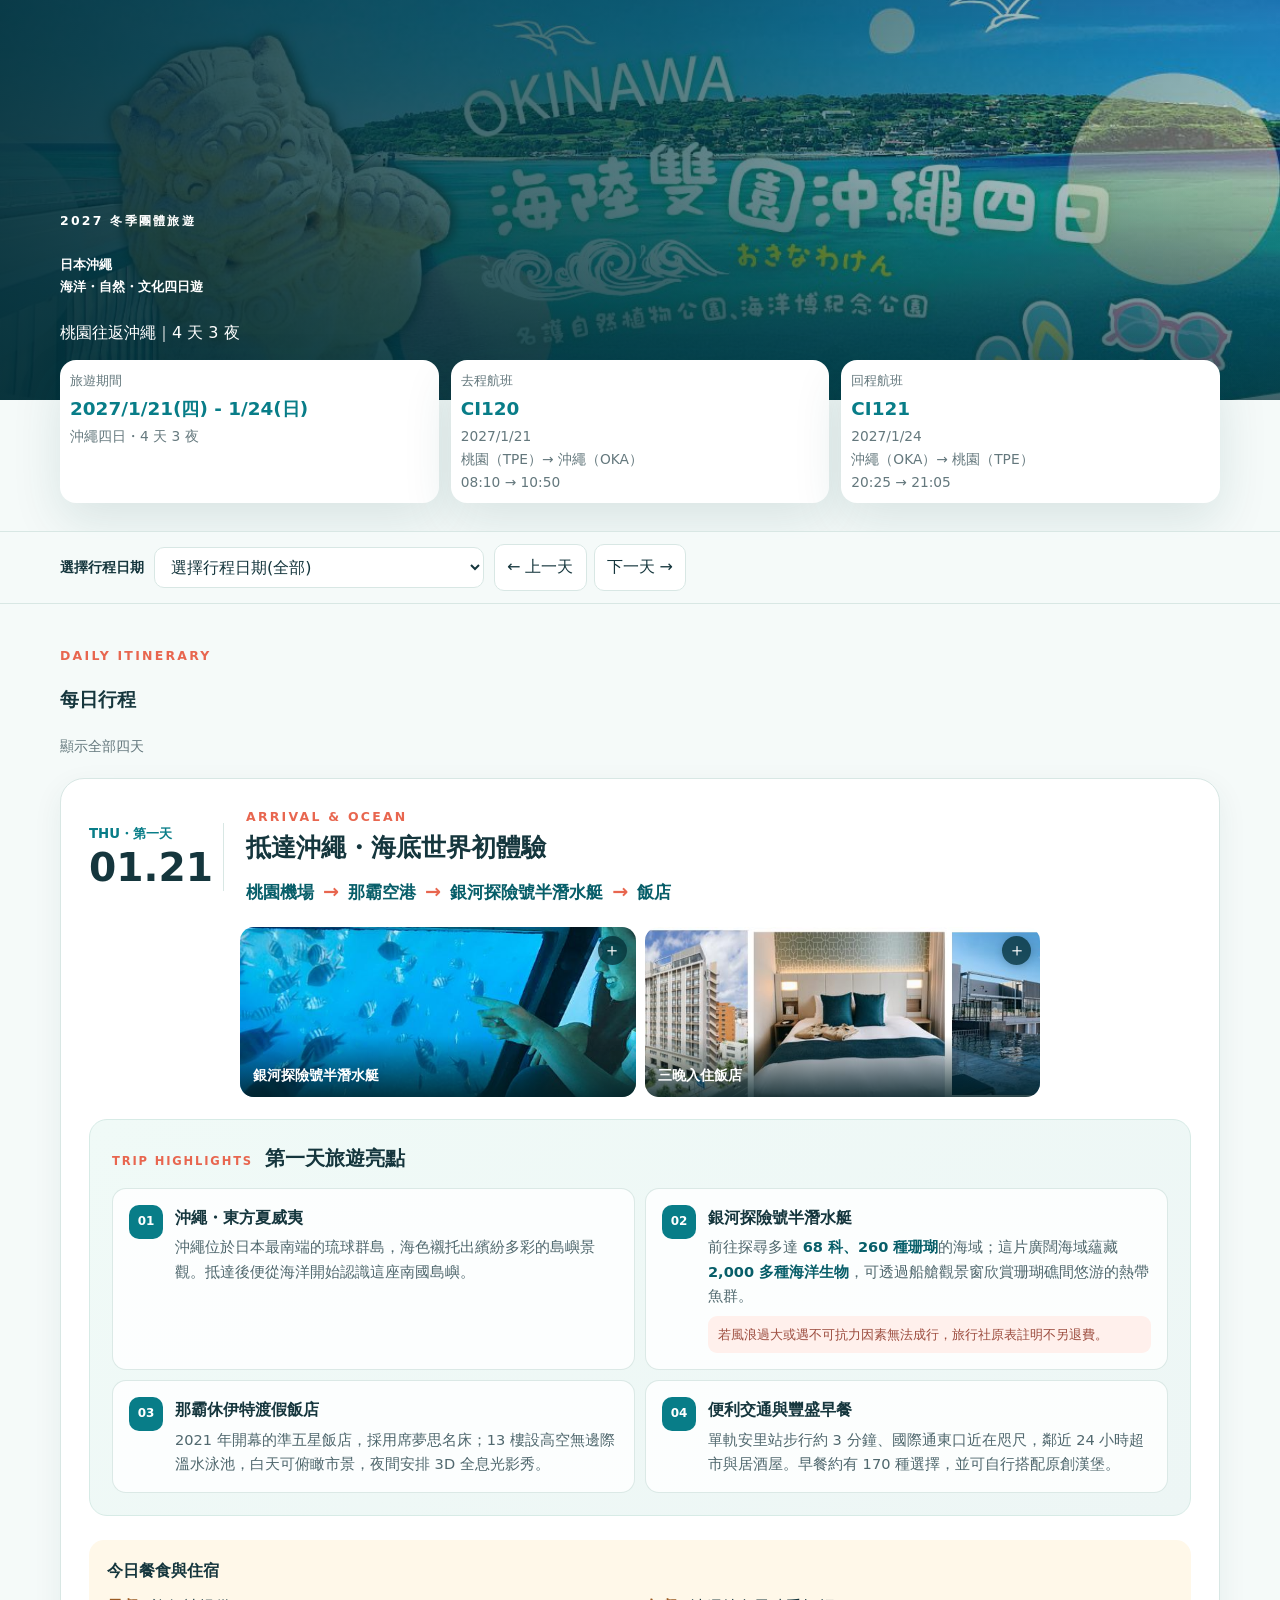
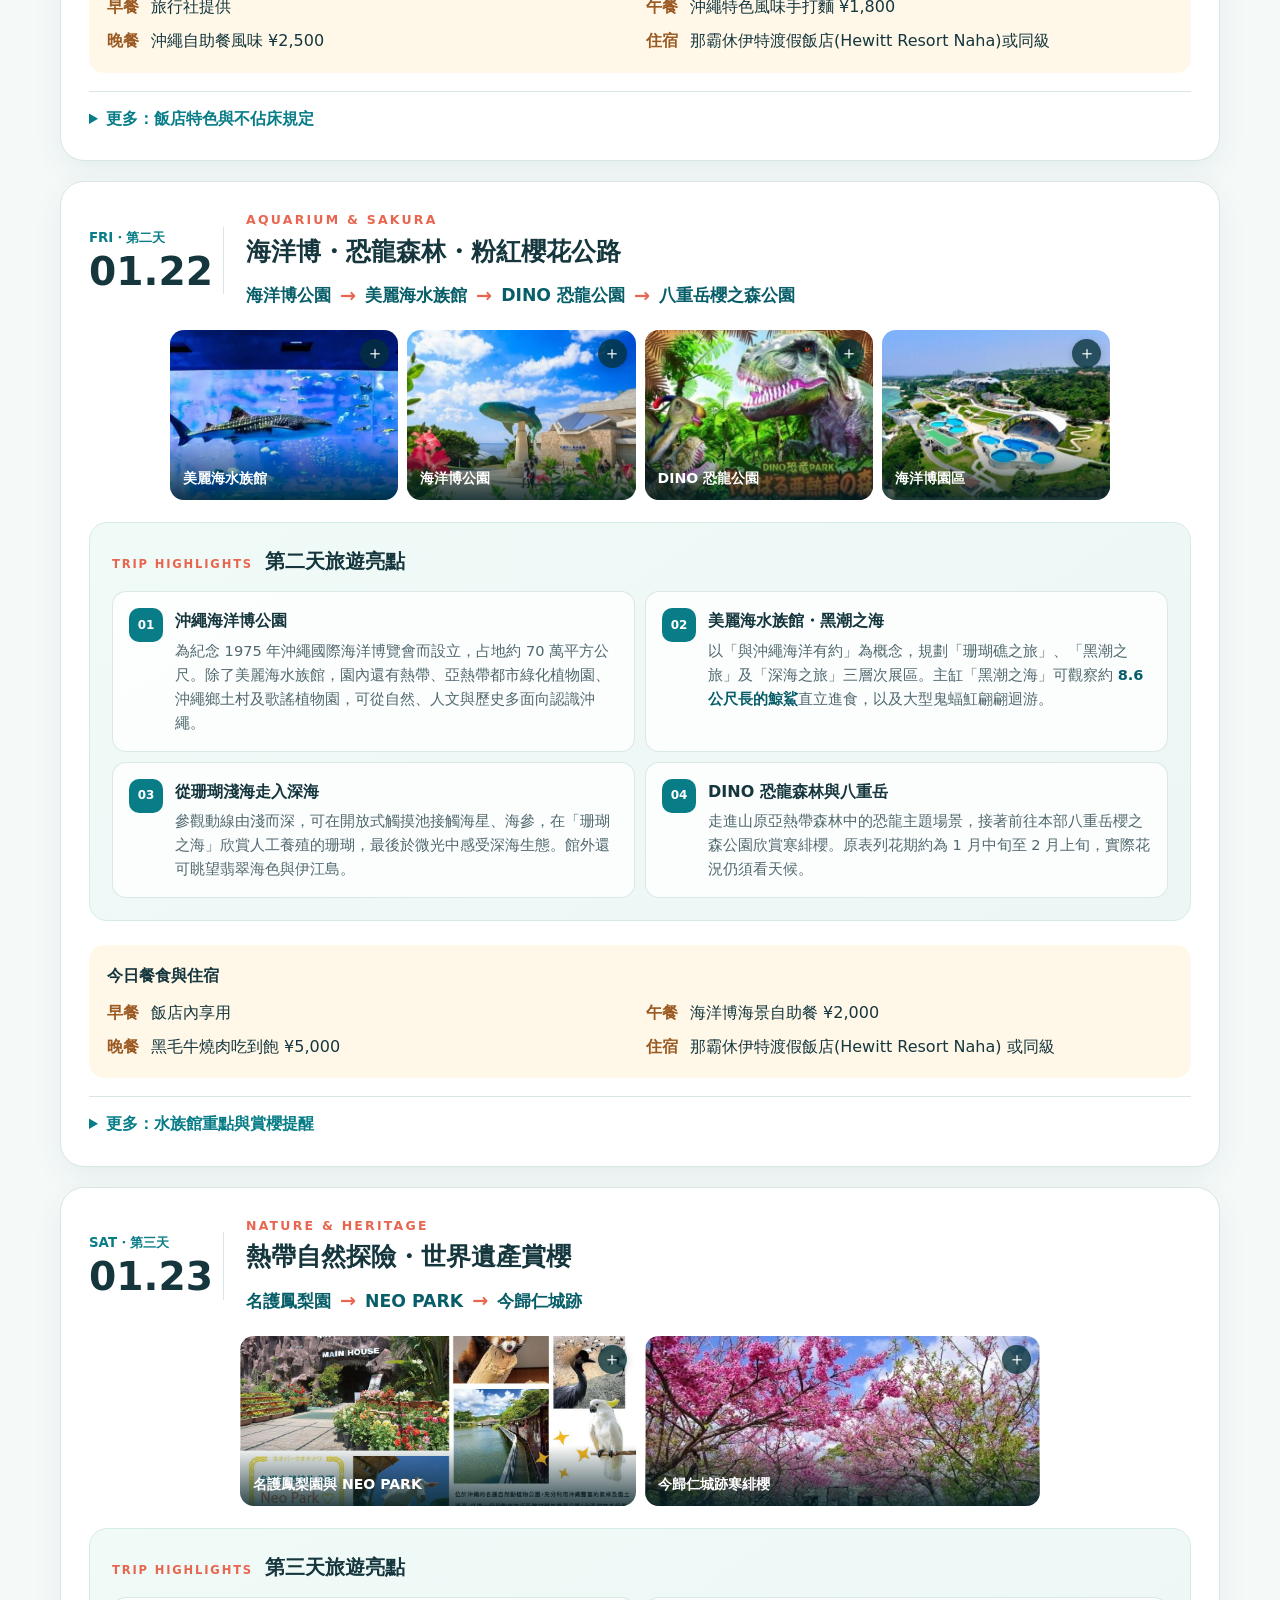
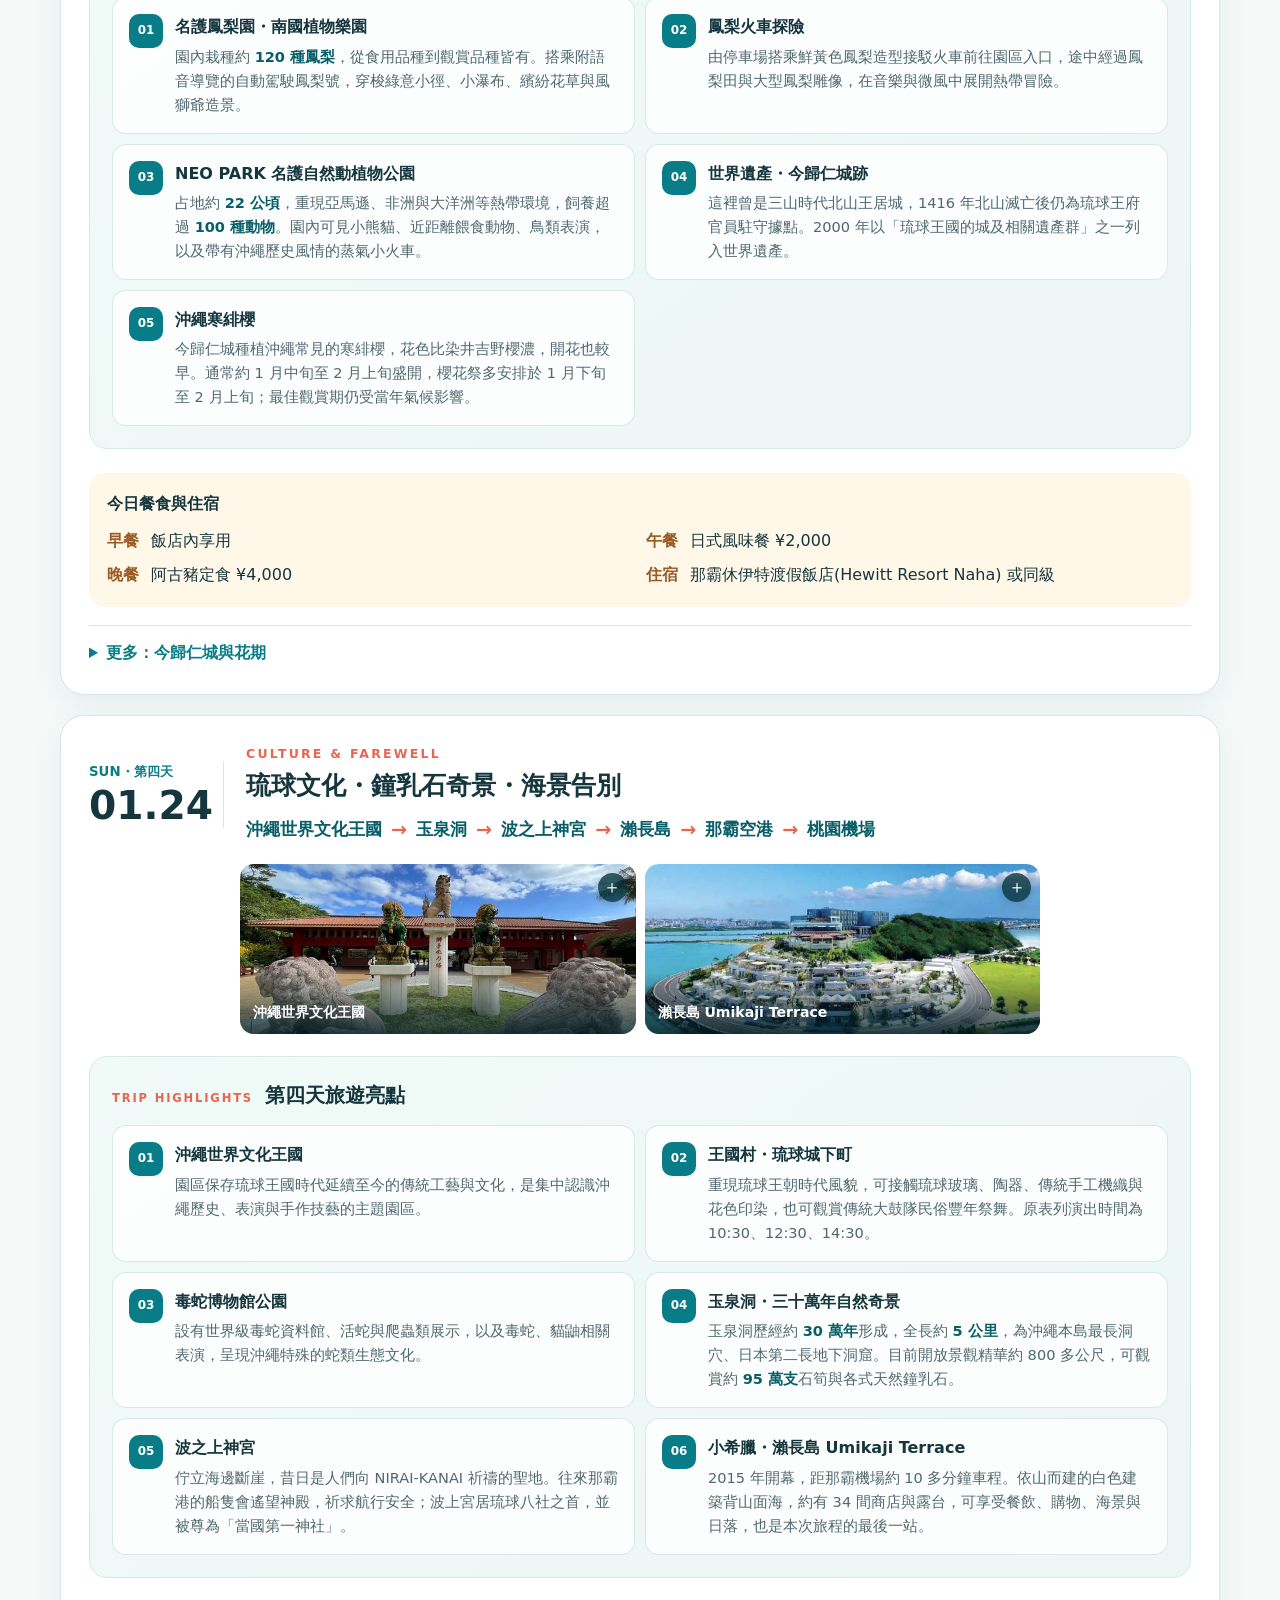
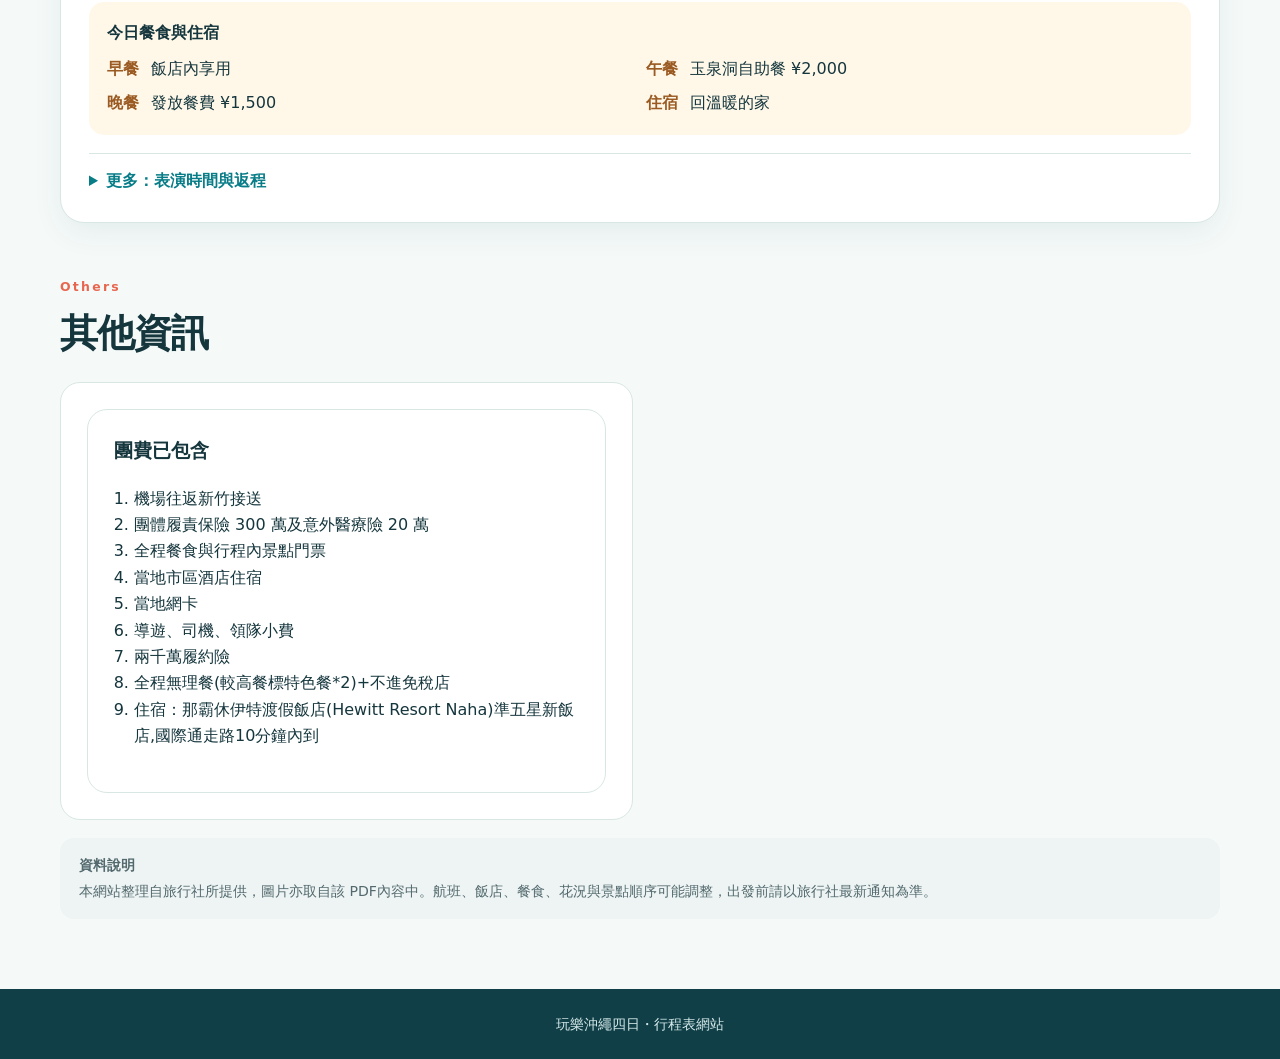
==== commit ef616bbb: "Update index.html" ====
--- a/website2/index.html
+++ b/website2/index.html
@@ -148,7 +148,7 @@
 
   <main id="main" class="shell">
     <section id="day-view" class="itinerary" aria-labelledby="itinerary-title">
-      <div class="section-title"><p>DAILY ITINERARY</p><h2 id="itinerary-title">每日行程</h2><span id="viewStatus" aria-live="polite">顯示全部四天</span></div>
+      <div class="section-title"><p>DAILY ITINERARY</p><h3 id="itinerary-title">每日行程</h3><span id="viewStatus" aria-live="polite">顯示全部四天</span></div>
 
       <article id="day1" class="day" data-day="day1">
         <header class="day-head"><div class="date"><small>THU・第一天</small><strong>01.21</strong></div><div><p>ARRIVAL & OCEAN</p><h3>抵達沖繩・海底世界初體驗</h3><div class="route-flow" aria-label="第一天行程順序"><span>桃園機場</span><span>那霸空港</span><span>銀河探險號半潛水艇</span><span>飯店</span></div></div></header>
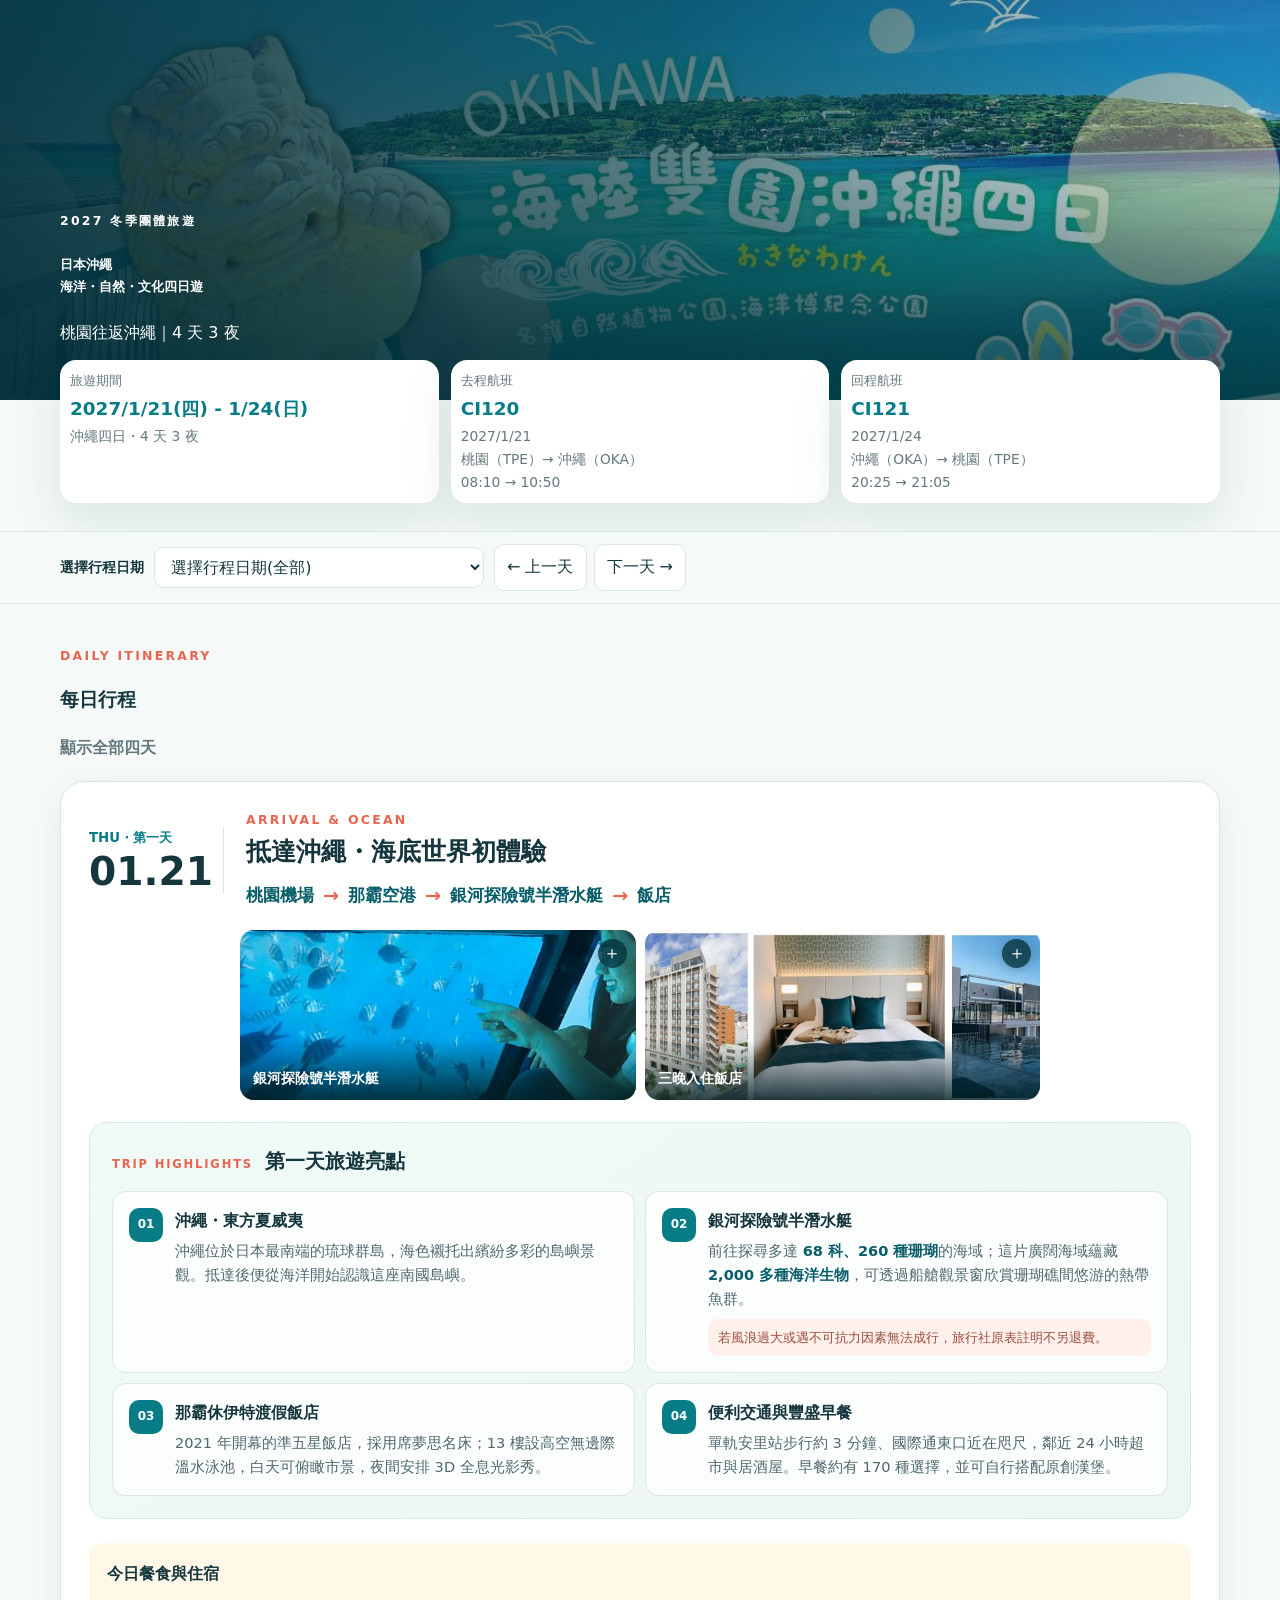
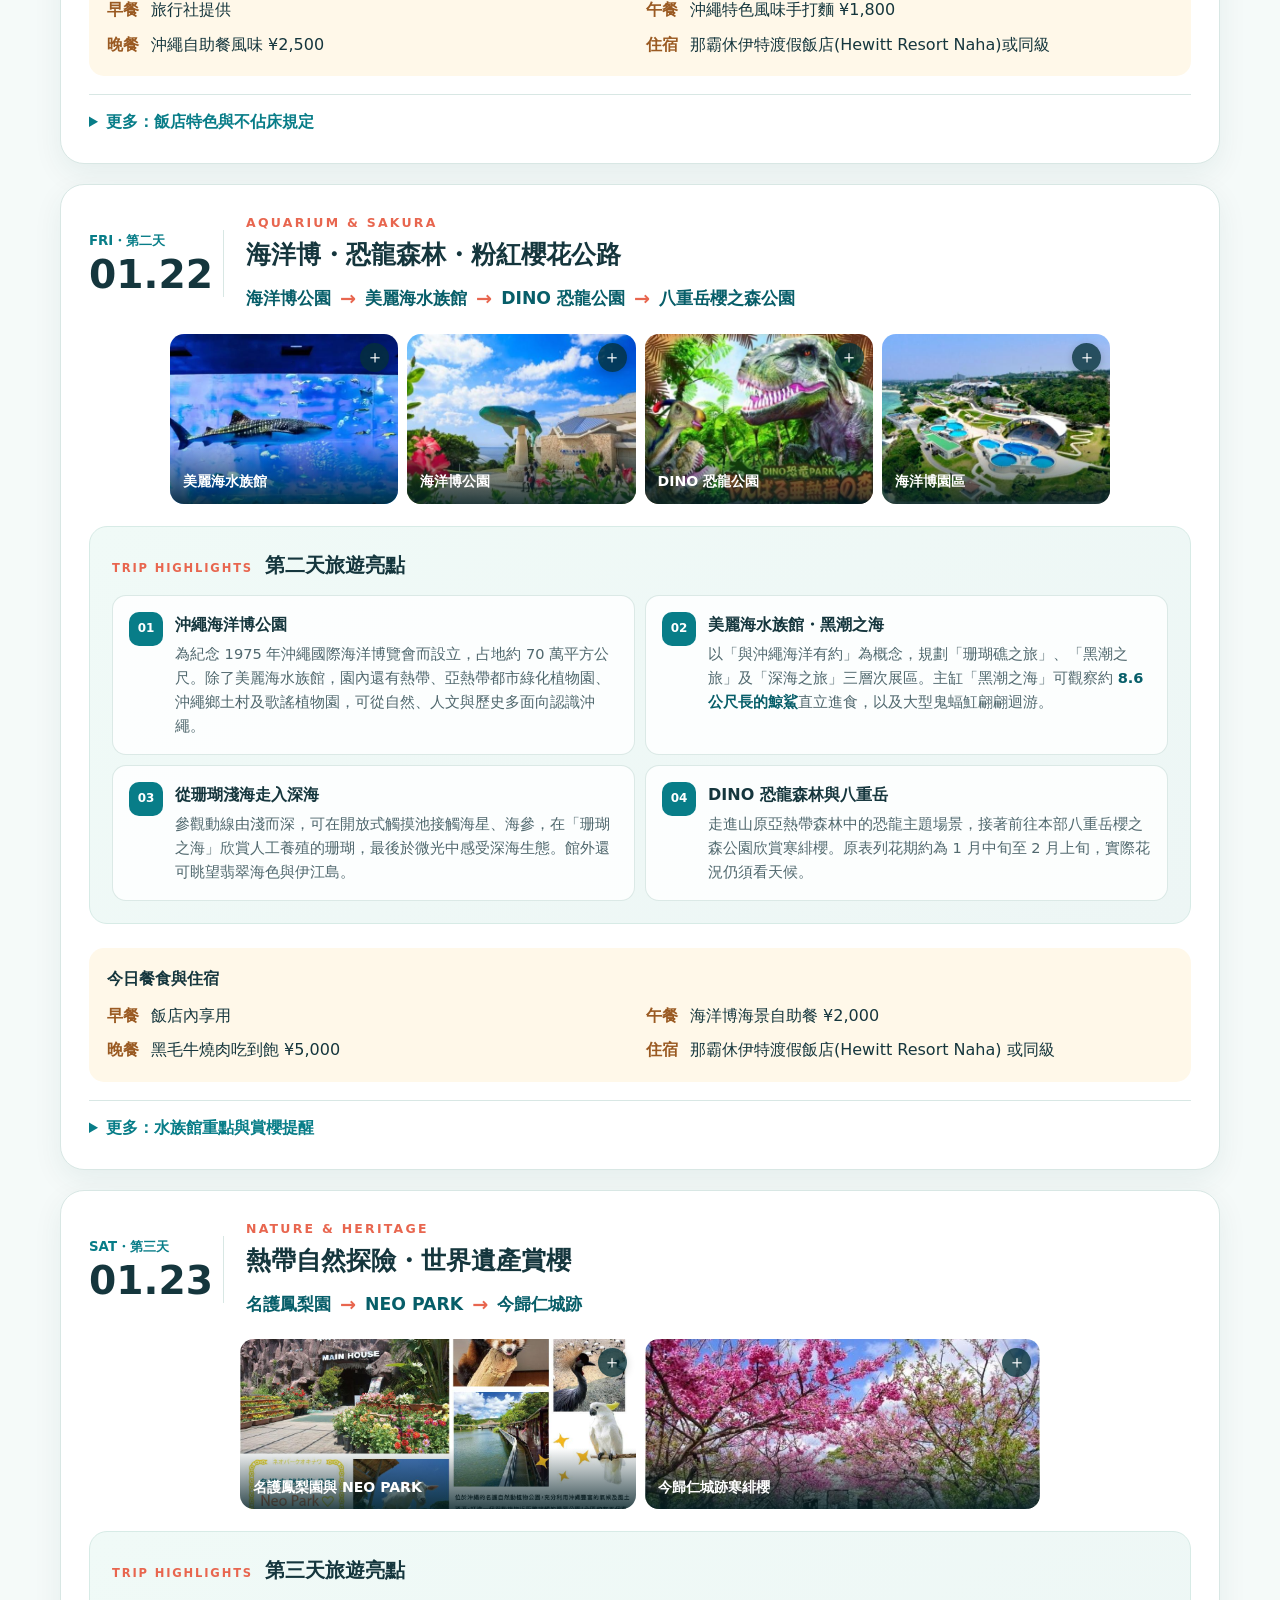
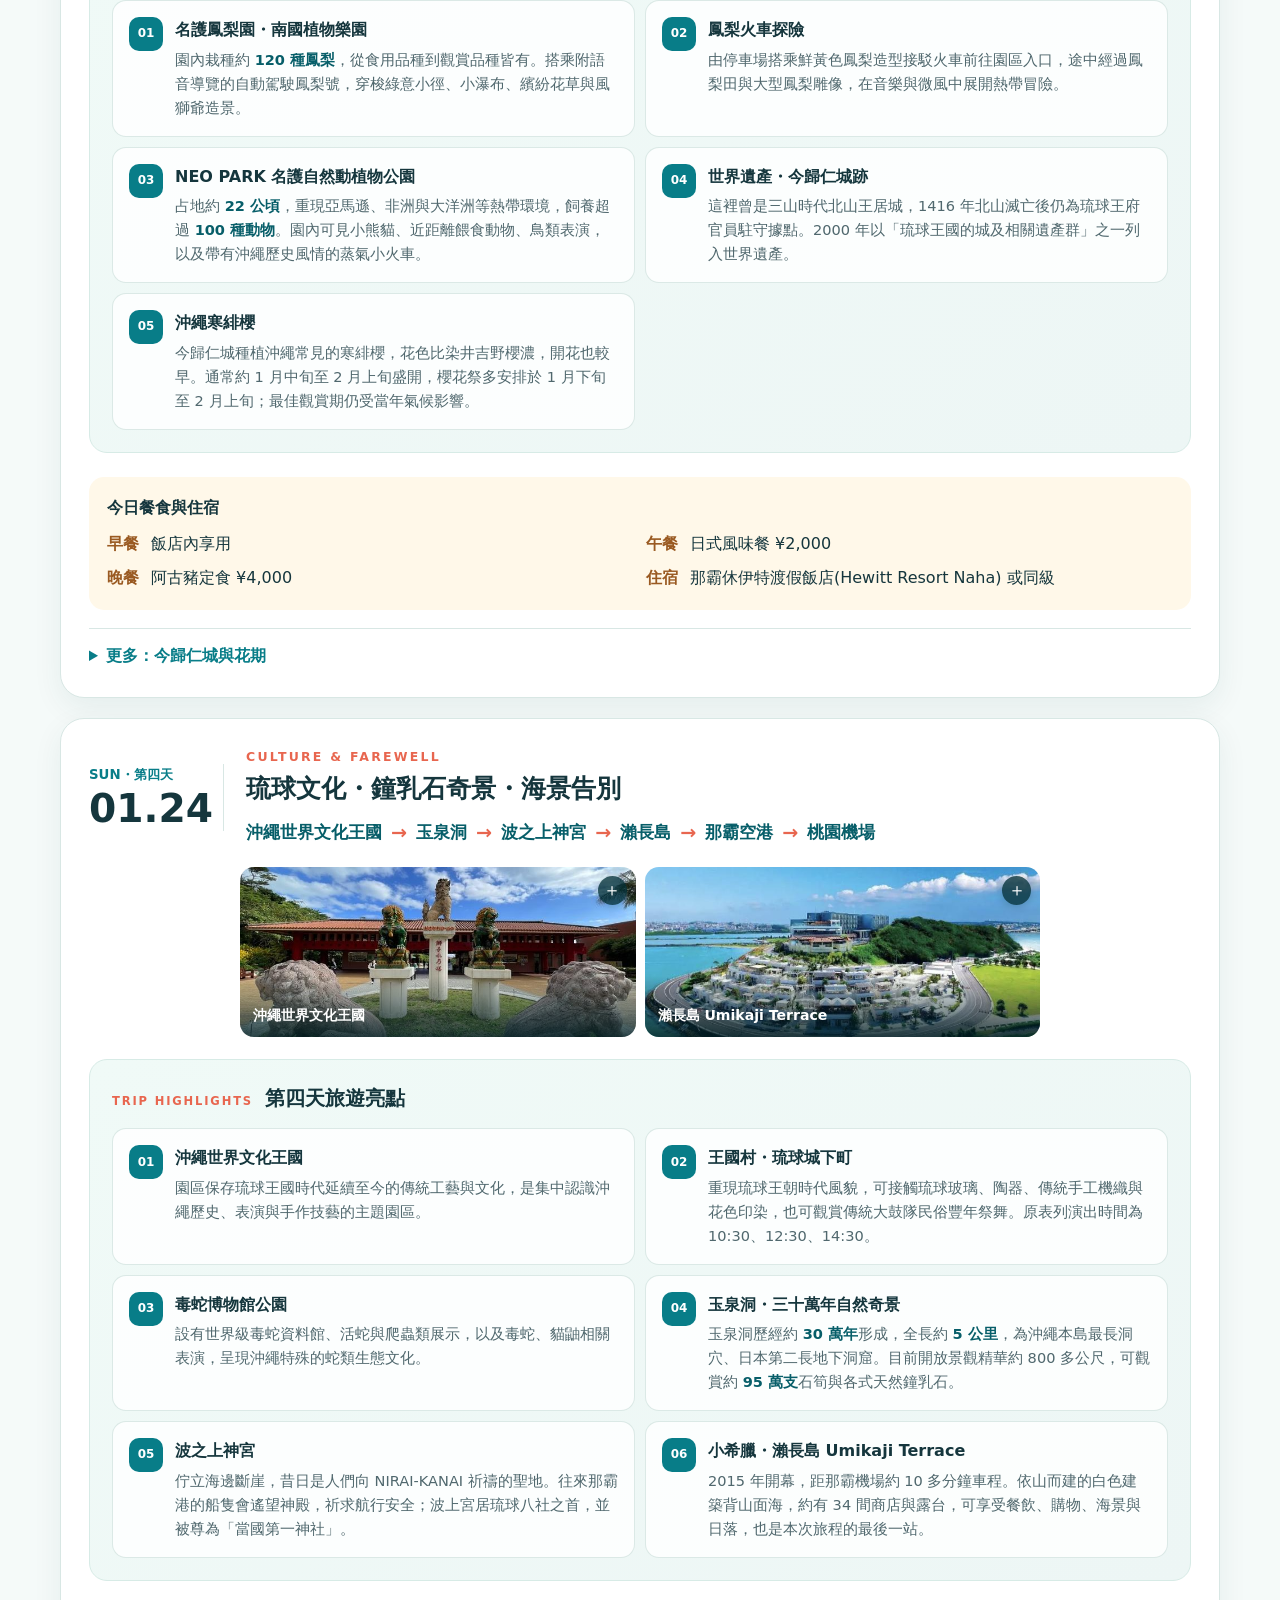
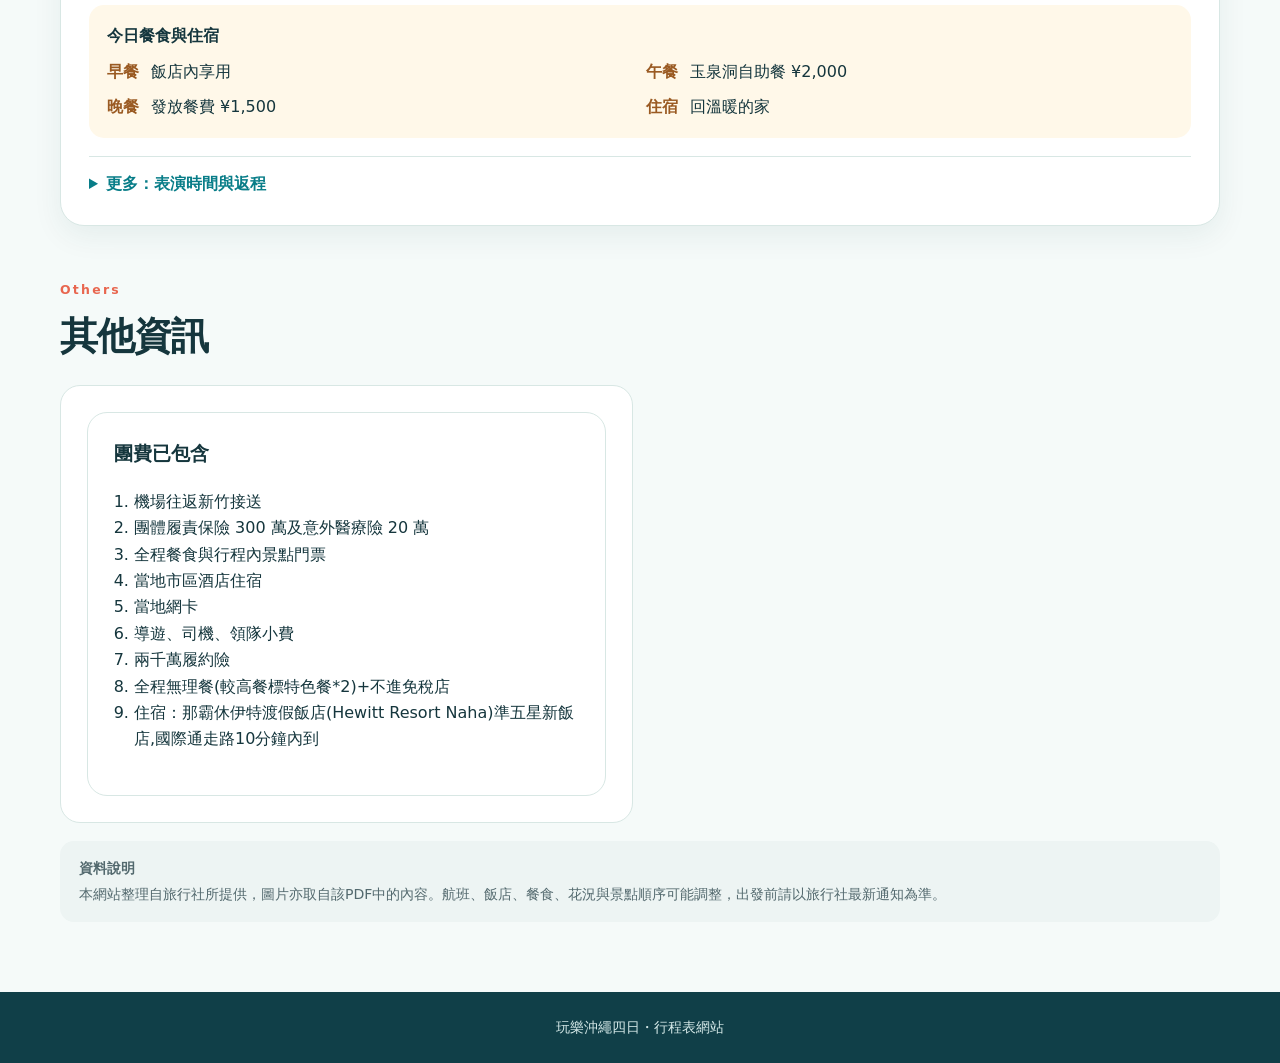
==== commit 9a0ac890: "Update index.html" ====
--- a/website2/index.html
+++ b/website2/index.html
@@ -218,7 +218,7 @@
 	<li>全程無理餐(較高餐標特色餐*2)+不進免稅店</li><li>住宿：那霸休伊特渡假飯店(Hewitt Resort Naha)準五星新飯店,國際通走路10分鐘內到</li>
 	</ol></article></div></section>
 
-    <aside class="source"><strong>資料說明</strong><p>本網站整理自旅行社所提供，圖片亦取自該 PDF內容中。航班、飯店、餐食、花況與景點順序可能調整，出發前請以旅行社最新通知為準。</p></aside>
+    <aside class="source"><strong>資料說明</strong><p>本網站整理自旅行社所提供，圖片亦取自該PDF中的內容。航班、飯店、餐食、花況與景點順序可能調整，出發前請以旅行社最新通知為準。</p></aside>
   </main>
   <footer>玩樂沖繩四日・行程表網站</footer>
   <dialog id="lightbox" class="lightbox" aria-label="圖片放大檢視">
--- a/website2/assets/styles.css
+++ b/website2/assets/styles.css
@@ -236,6 +236,11 @@
   color: var(--muted);
   font-size: .88rem;
   margin-top: 3px;
+}
+
+#viewStatus {
+  font-size: 1rem;
+  font-weight: 700;
 }
 
 .label {
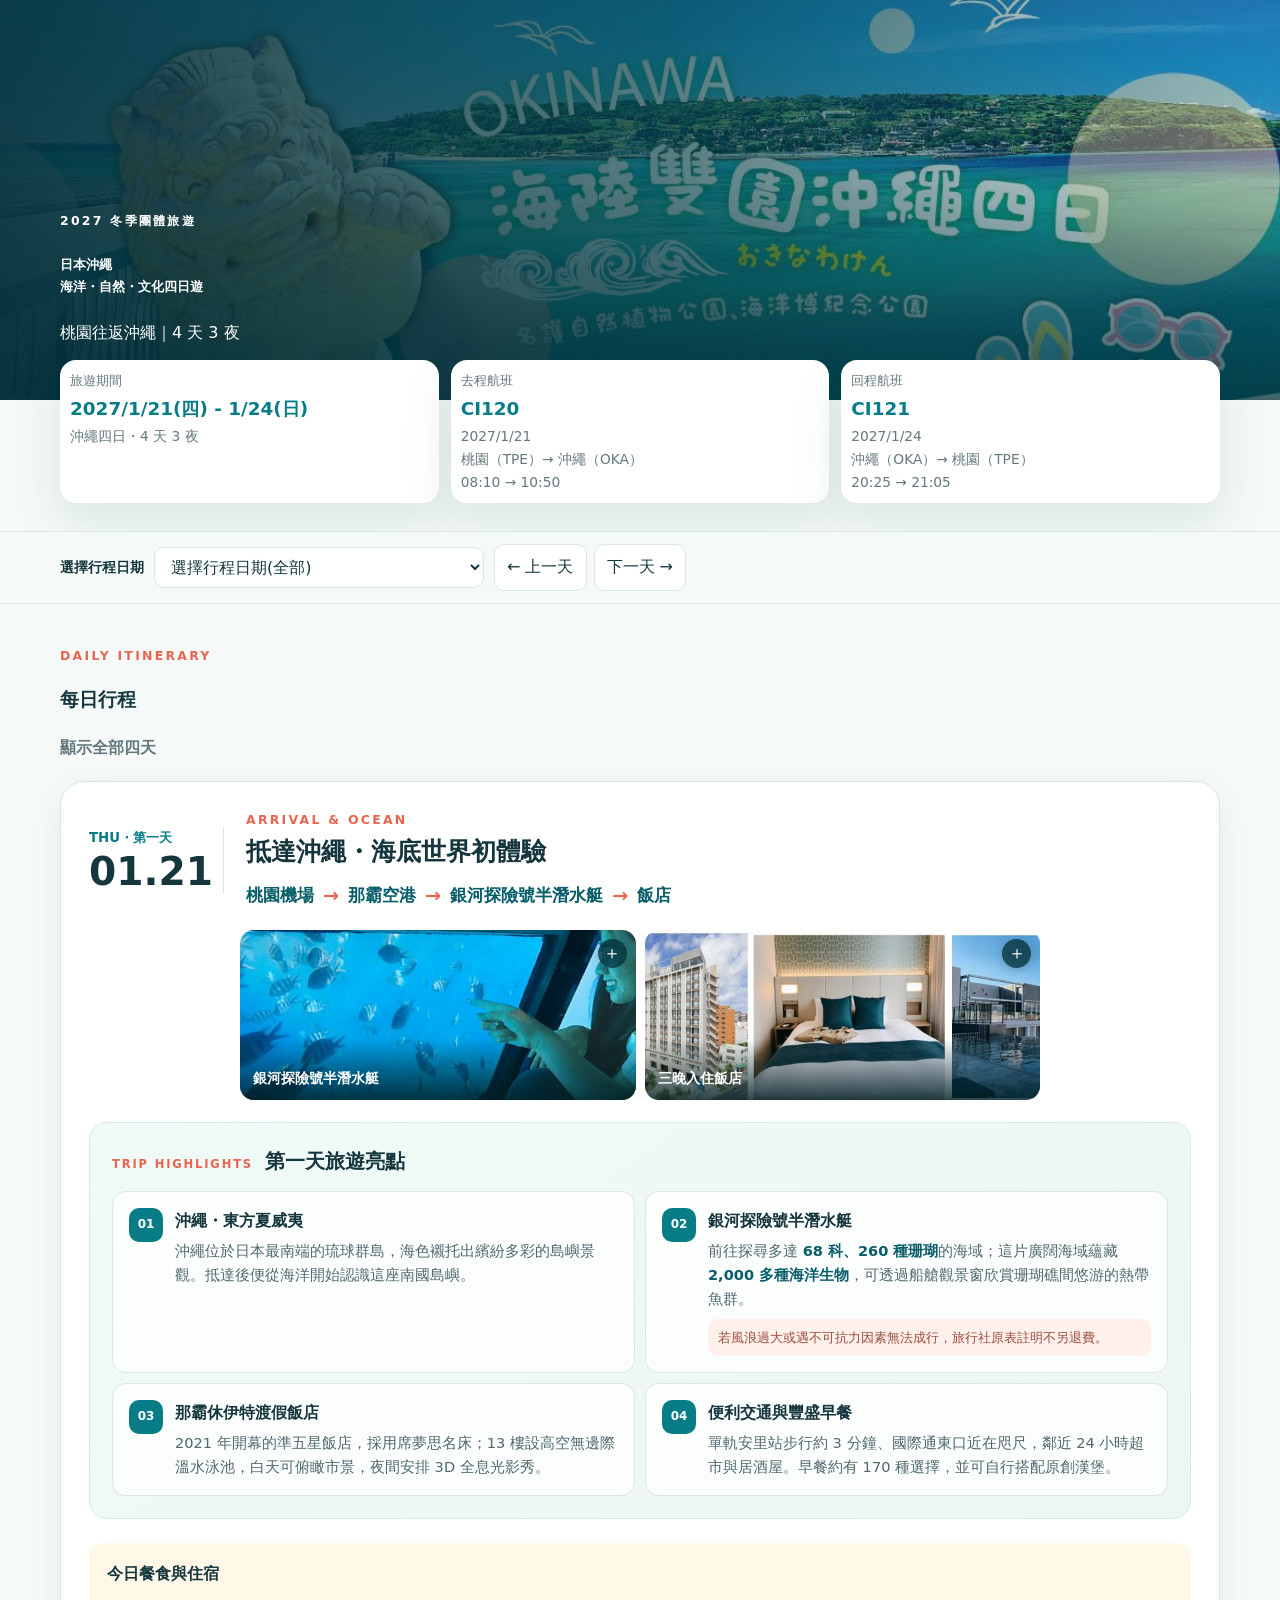
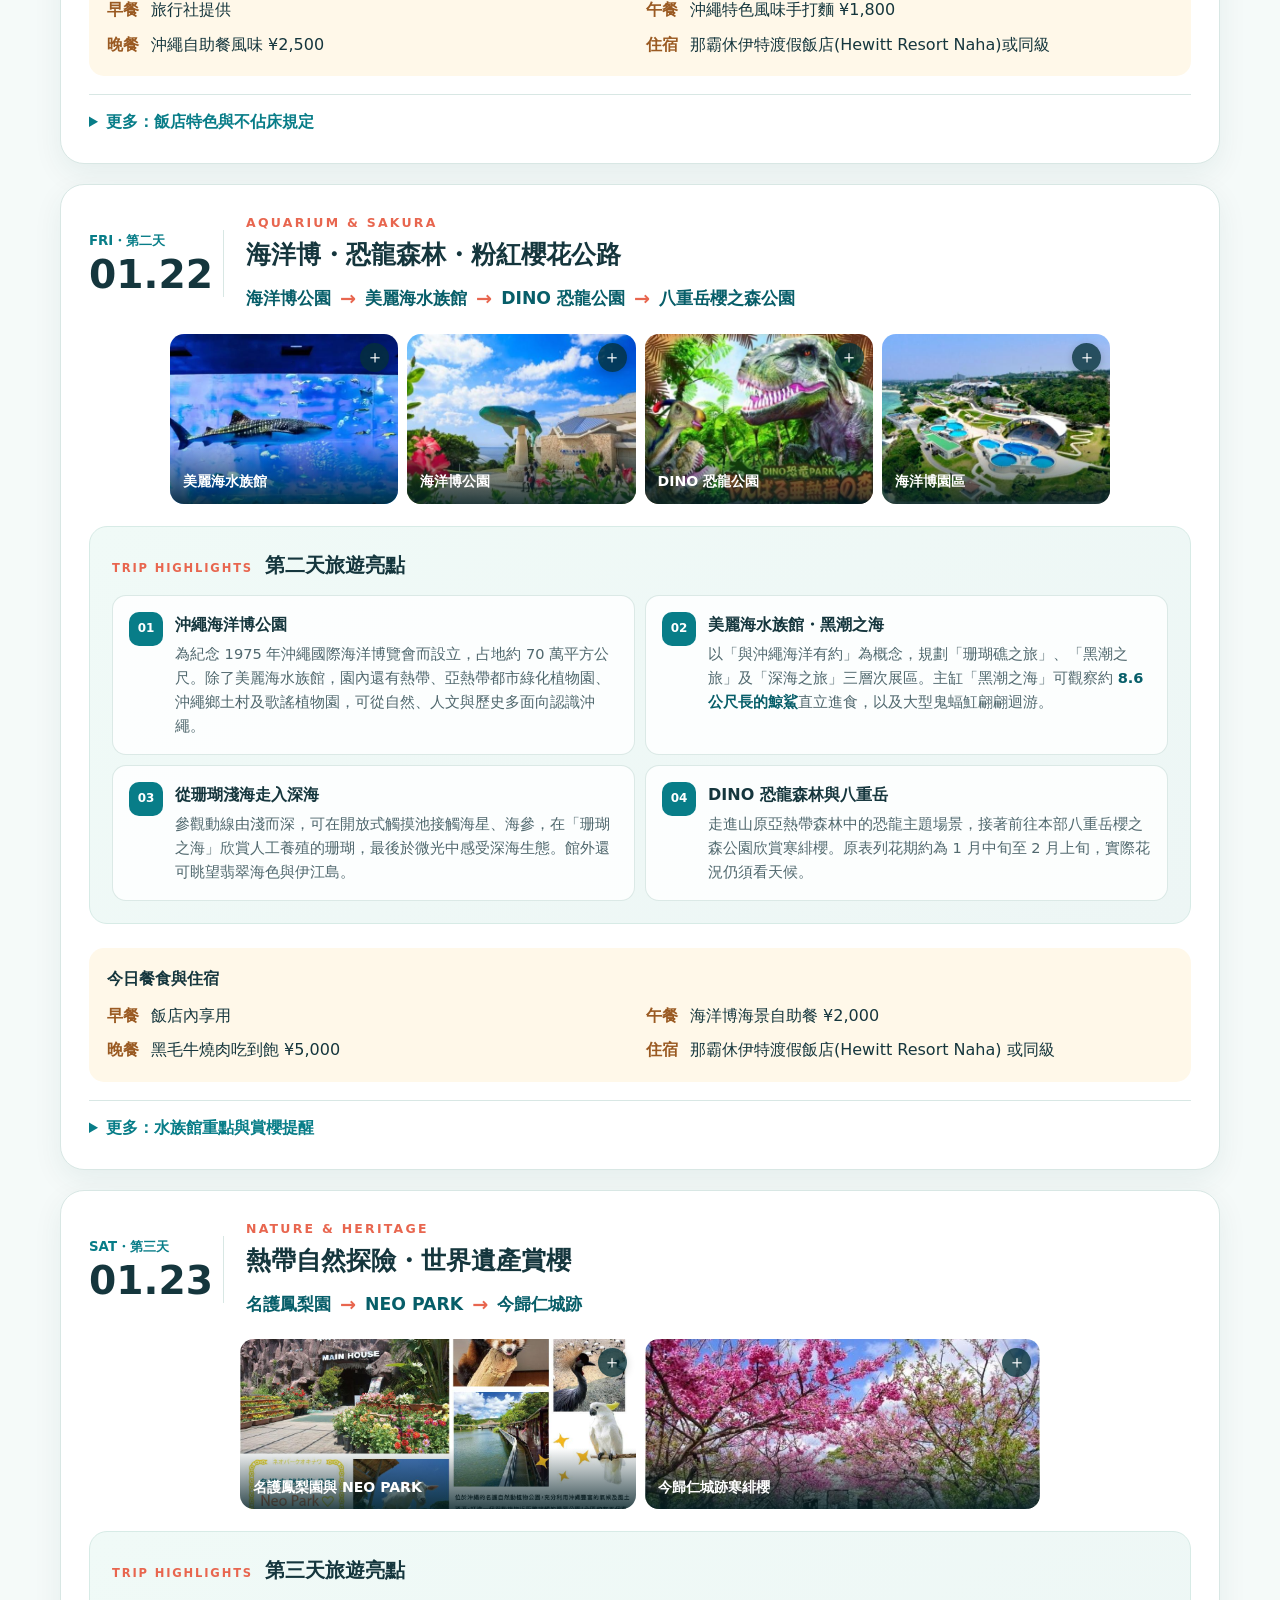
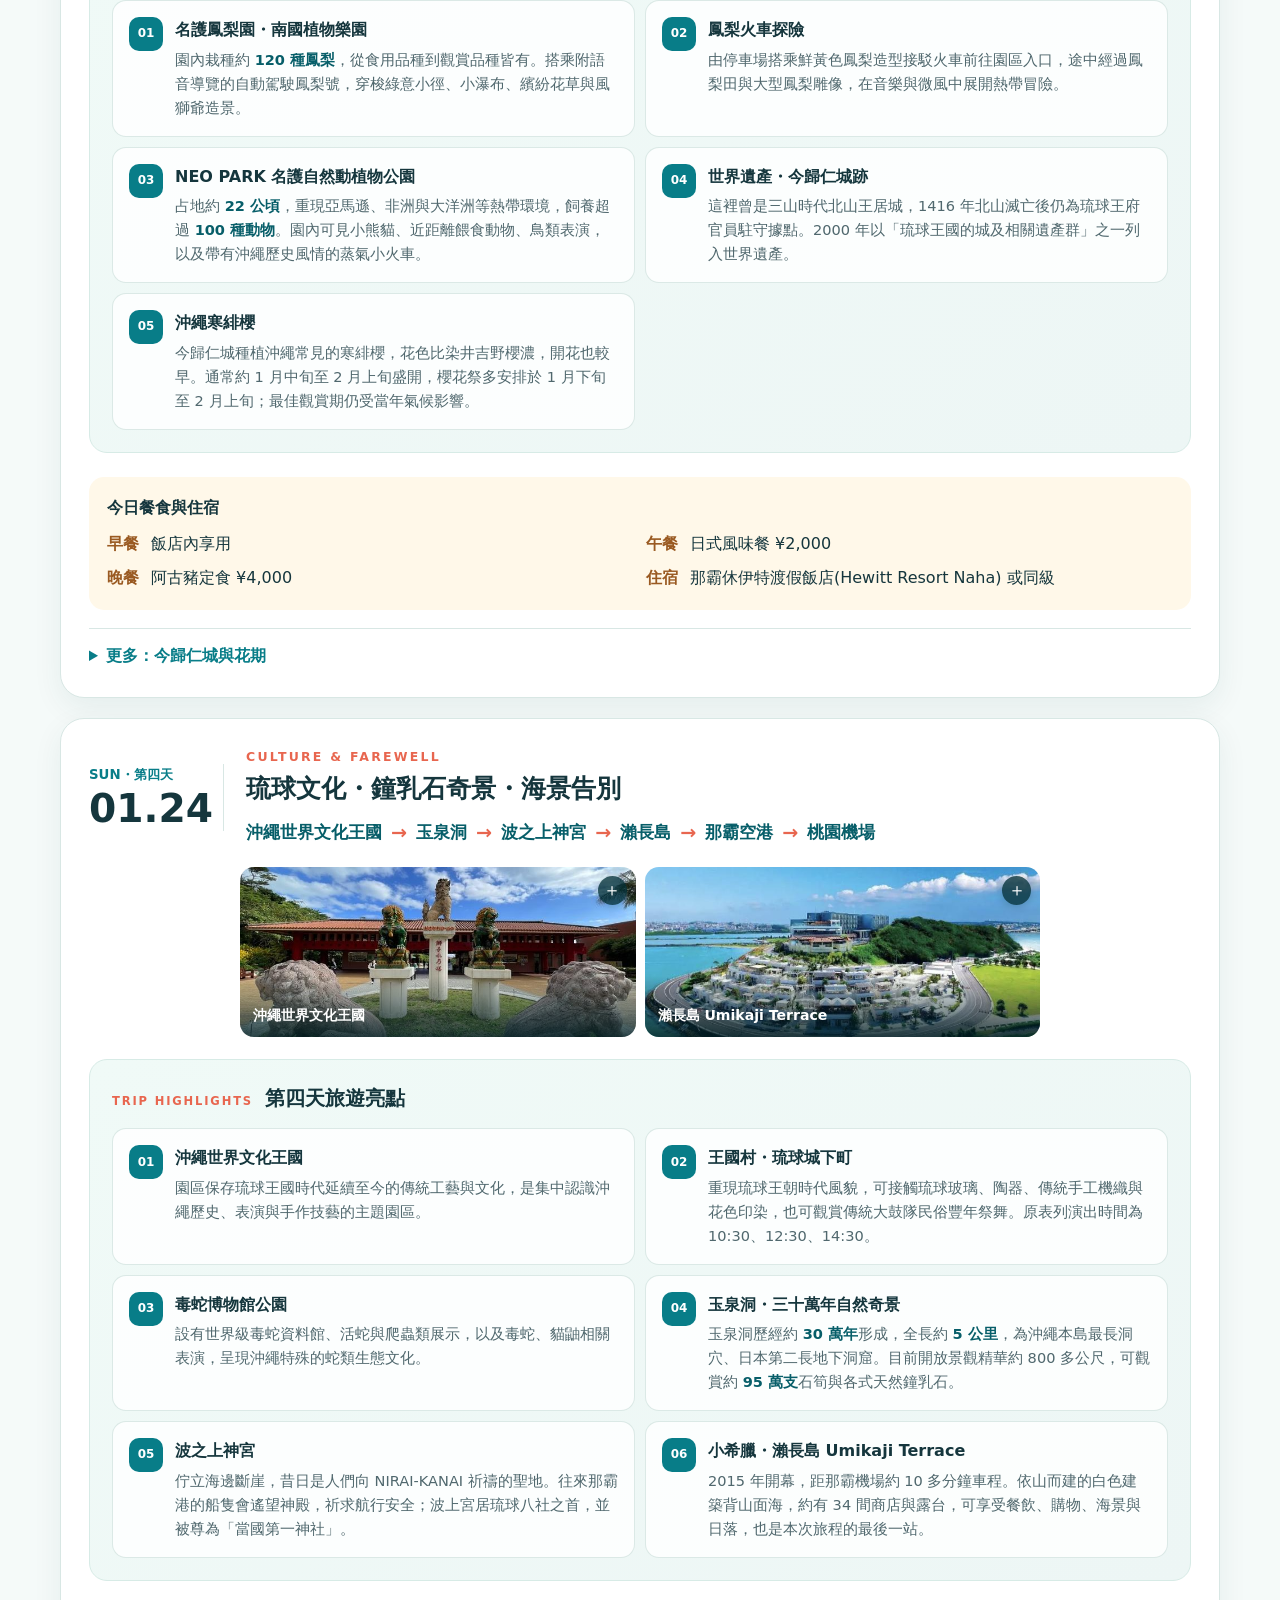
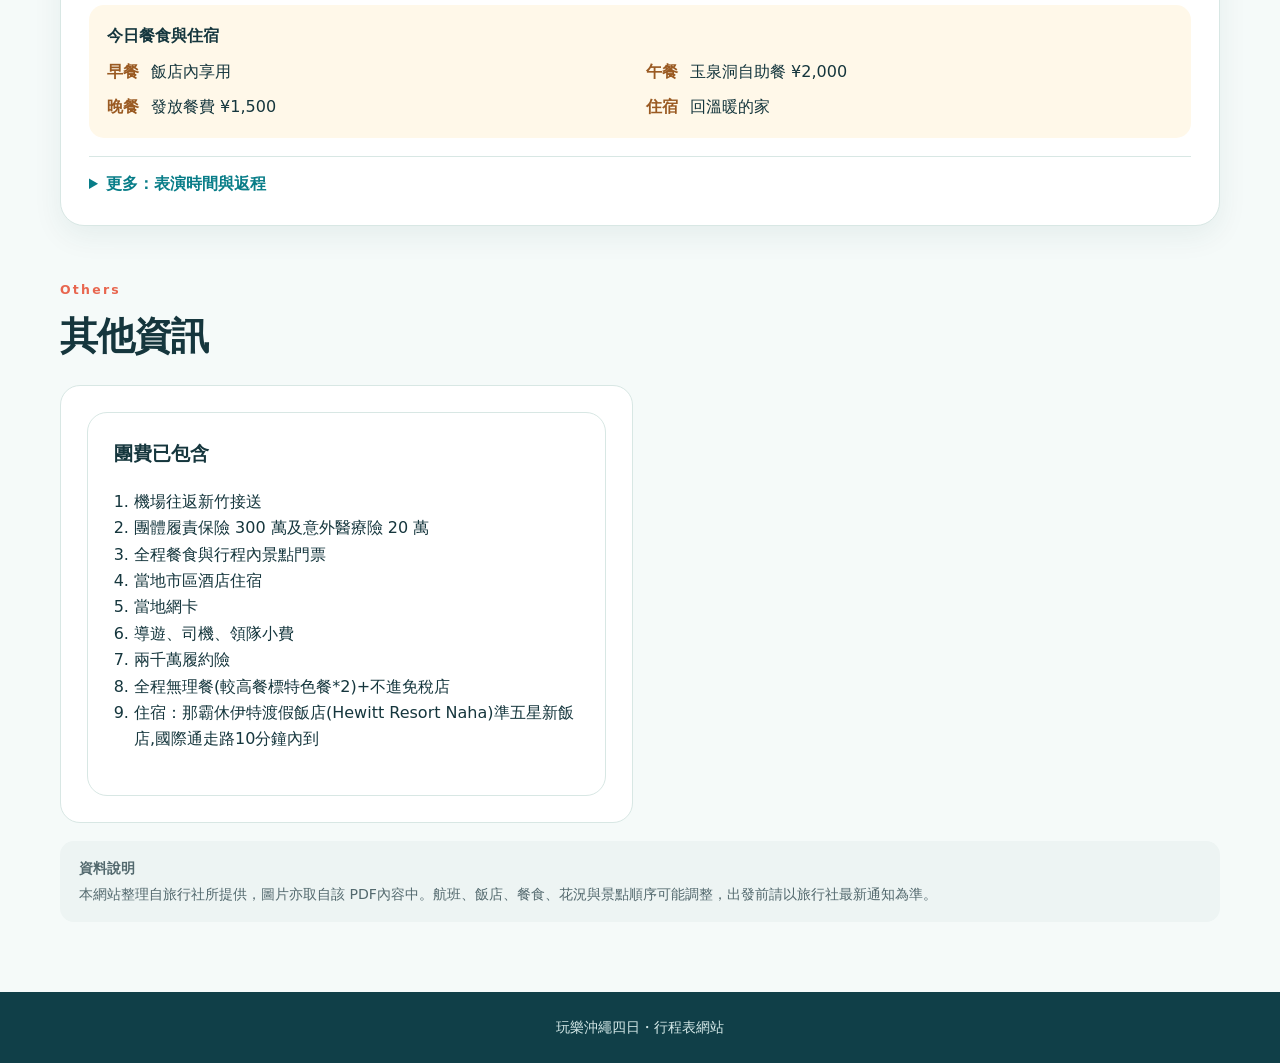
==== commit d56bbd73: "Add files via upload" ====
--- a/website2/index.html
+++ b/website2/index.html
@@ -218,7 +218,7 @@
 	<li>全程無理餐(較高餐標特色餐*2)+不進免稅店</li><li>住宿：那霸休伊特渡假飯店(Hewitt Resort Naha)準五星新飯店,國際通走路10分鐘內到</li>
 	</ol></article></div></section>
 
-    <aside class="source"><strong>資料說明</strong><p>本網站整理自旅行社所提供，圖片亦取自該PDF中的內容。航班、飯店、餐食、花況與景點順序可能調整，出發前請以旅行社最新通知為準。</p></aside>
+    <aside class="source"><strong>資料說明</strong><p>本網站整理自旅行社所提供，圖片亦取自該 PDF內容中。航班、飯店、餐食、花況與景點順序可能調整，出發前請以旅行社最新通知為準。</p></aside>
   </main>
   <footer>玩樂沖繩四日・行程表網站</footer>
   <dialog id="lightbox" class="lightbox" aria-label="圖片放大檢視">
@@ -234,7 +234,7 @@
     </svg>
     <span>回到頂端</span>
   </button>
-  <script src="assets/app.js"></script>
+  <script src="assets/app.js?v=20260917-iphone-fix"></script>
   <script>
     (() => {
       const backToTop = document.querySelector('#backToTop');
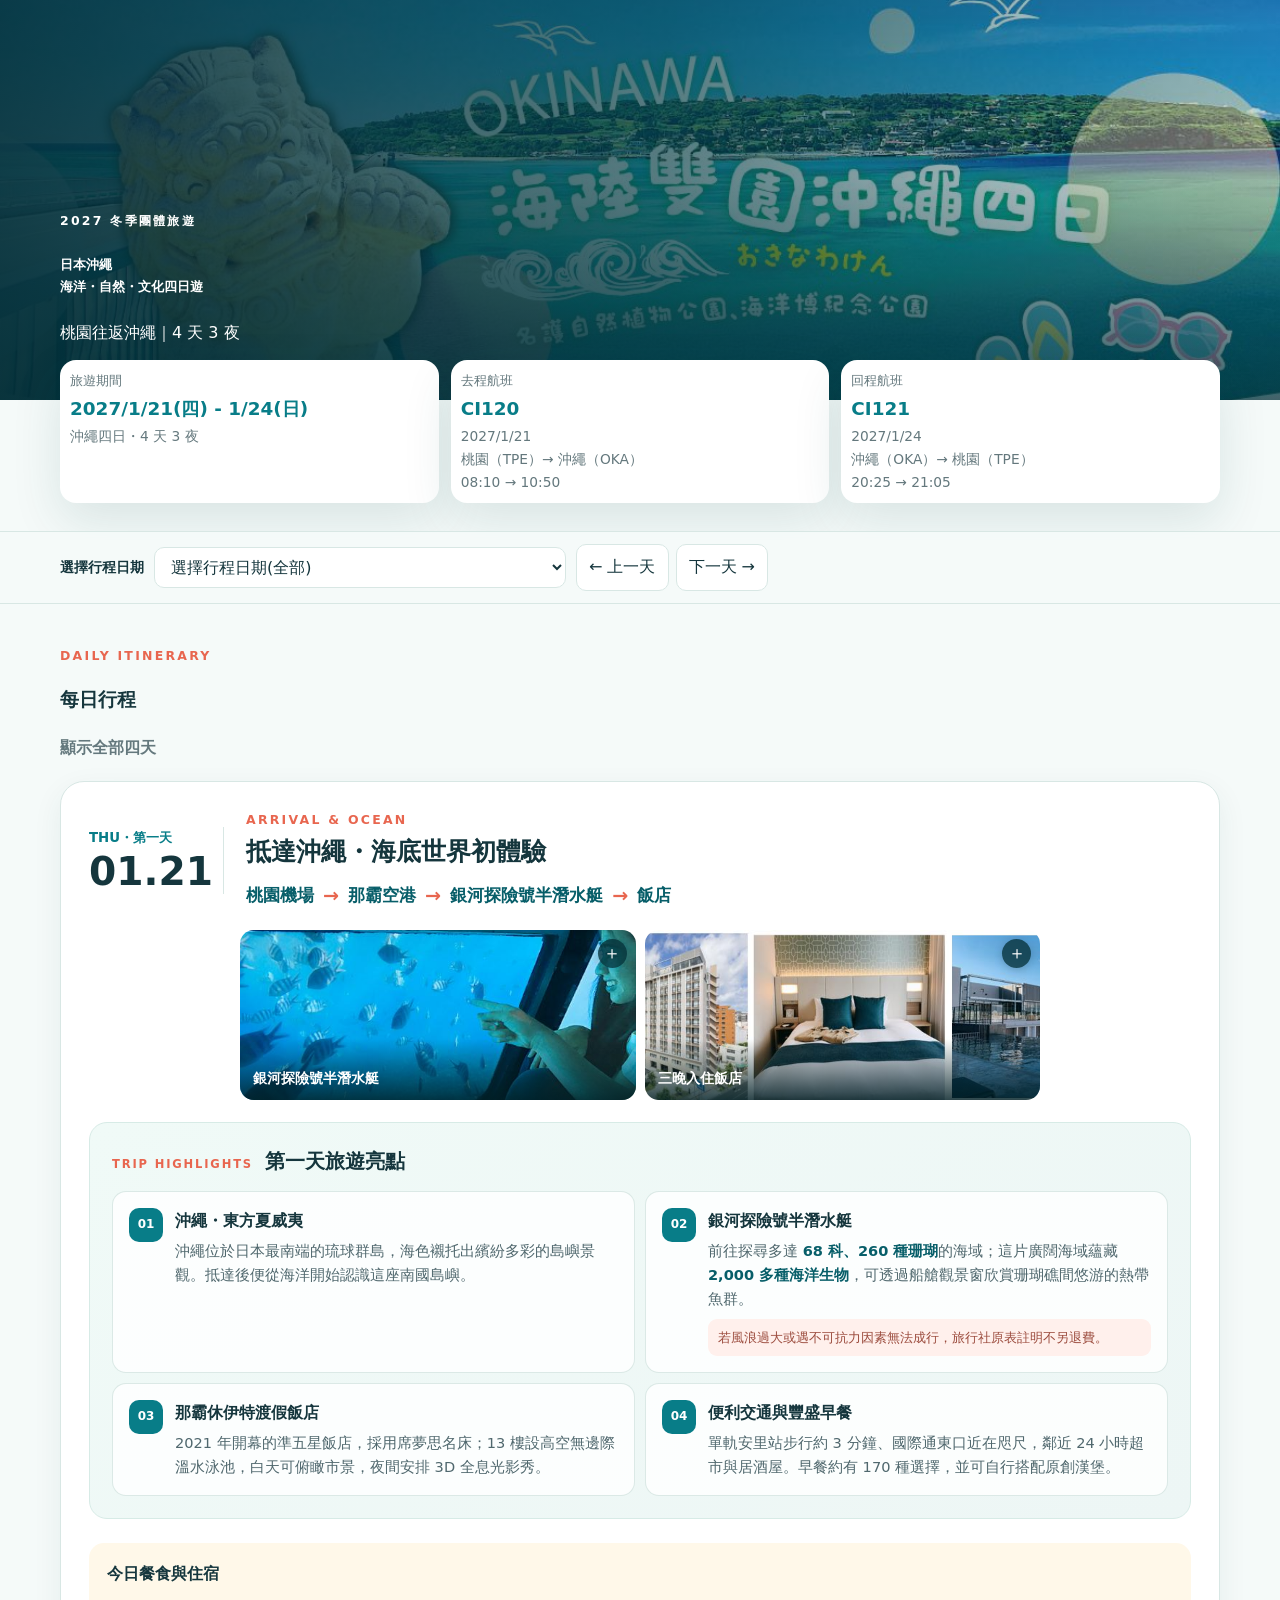
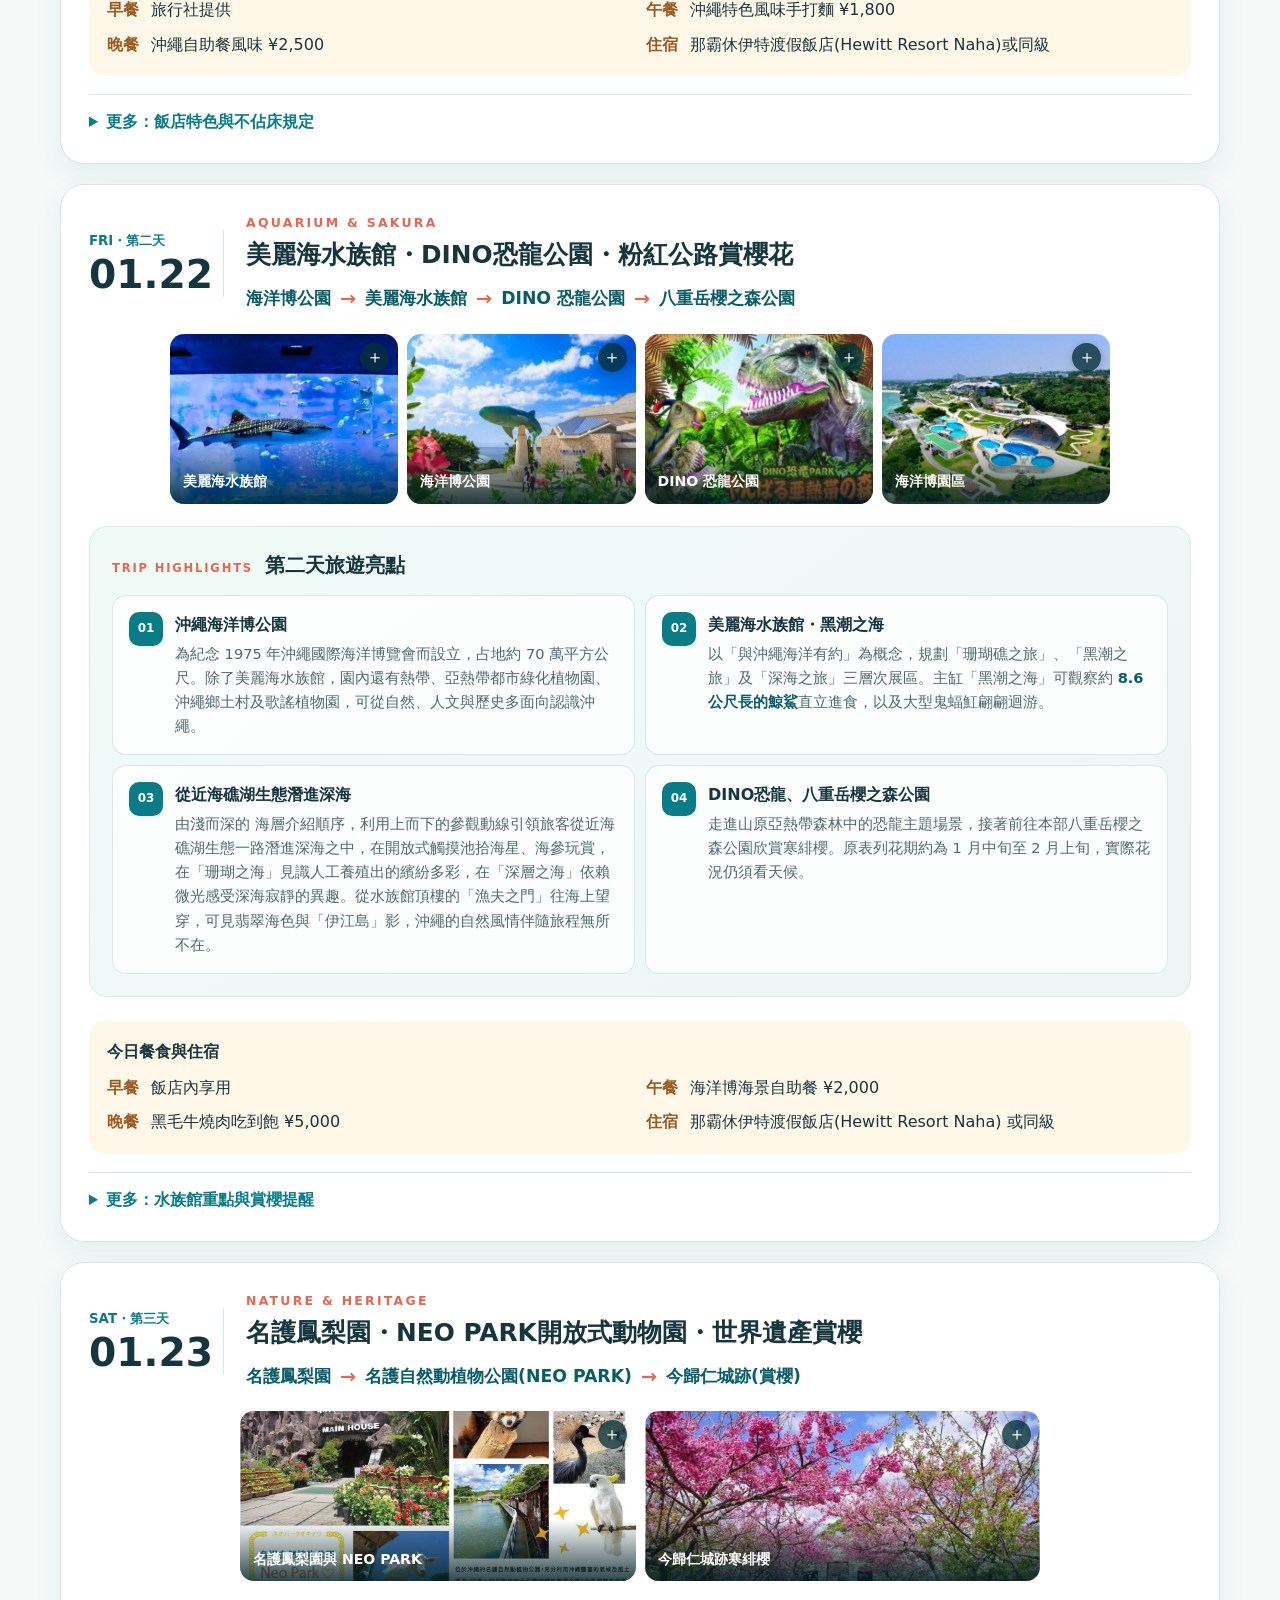
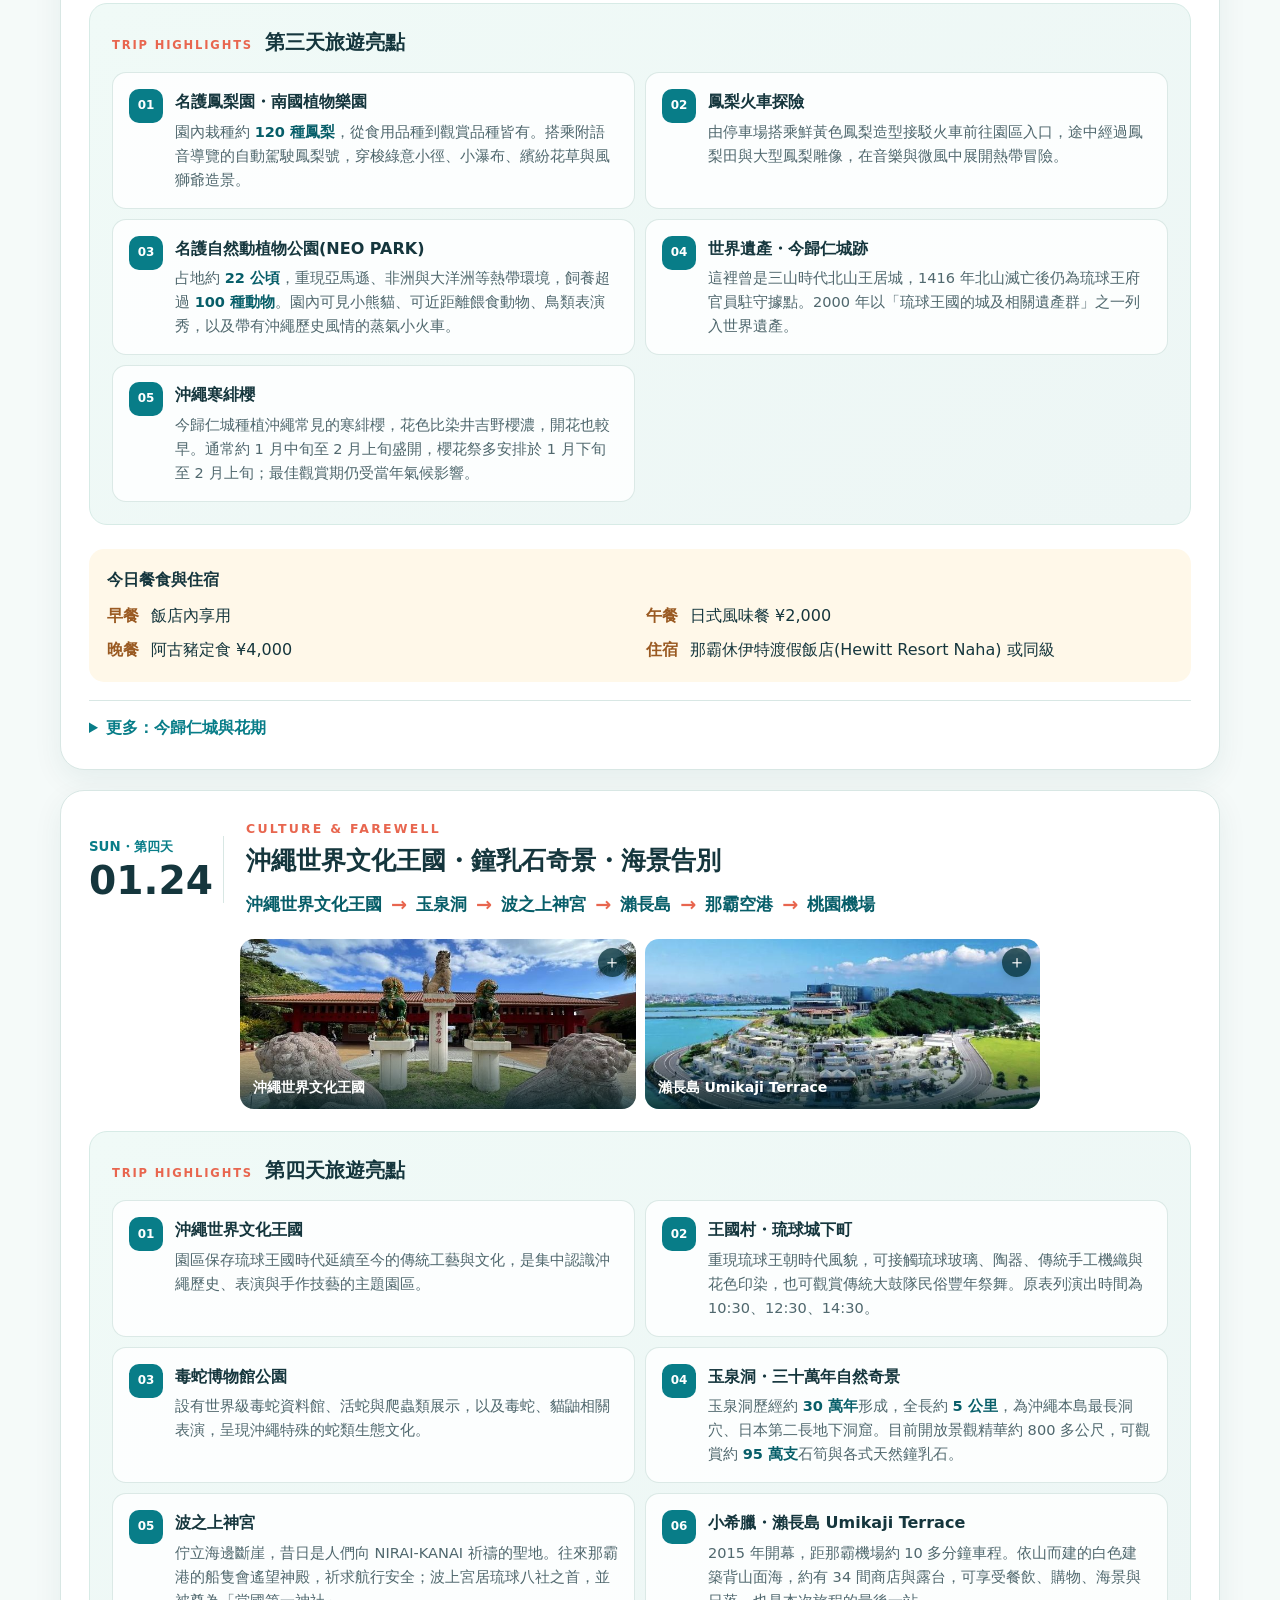
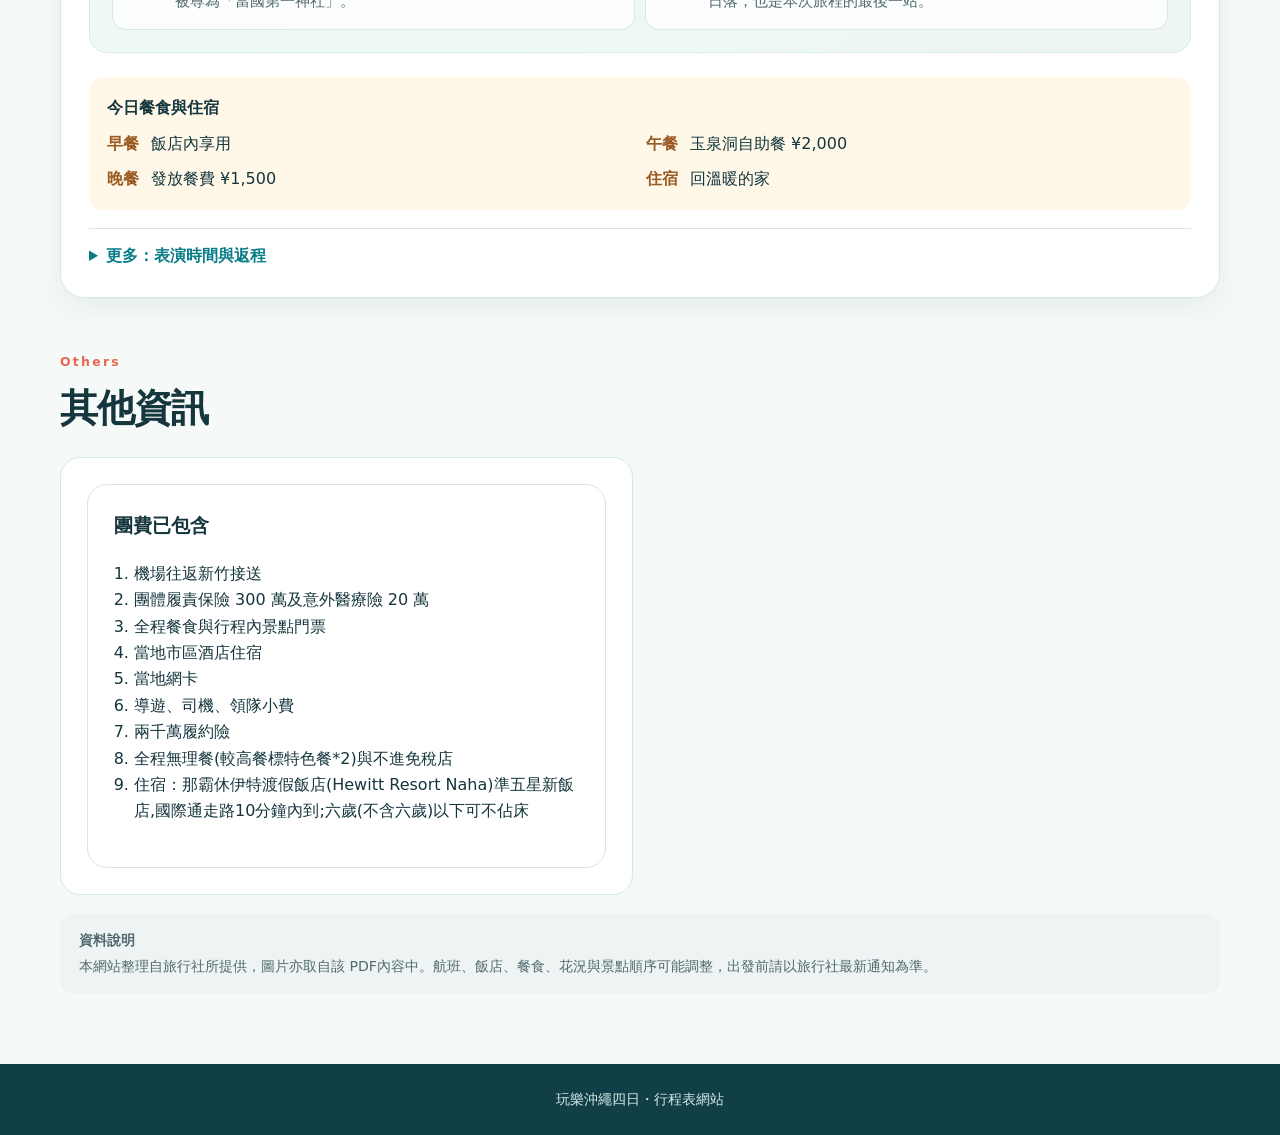
==== commit bda0fe0f: "Update index.html" ====
--- a/website2/index.html
+++ b/website2/index.html
@@ -129,7 +129,7 @@
       <select id="daySelect">
         <option value="all">選擇行程日期(全部)</option>
         <option value="day1">1/21（四）第一天・抵達沖繩</option>
-        <option value="day2">1/22（五）第二天・海洋博與恐龍公園</option>
+        <option value="day2">1/22（五）第二天・美麗海水族館與DINO恐龍公園</option>
         <option value="day3">1/23（六）第三天・名護與今歸仁賞櫻</option>
         <option value="day4">1/24（日）第四天・文化王國與返台</option>
       </select>
@@ -164,25 +164,26 @@
       </article>
 
       <article id="day2" class="day" data-day="day2">
-        <header class="day-head"><div class="date"><small>FRI・第二天</small><strong>01.22</strong></div><div><p>AQUARIUM & SAKURA</p><h3>海洋博・恐龍森林・粉紅櫻花公路</h3><div class="route-flow" aria-label="第二天行程順序"><span>海洋博公園</span><span>美麗海水族館</span><span>DINO 恐龍公園</span><span>八重岳櫻之森公園</span></div></div></header>
+        <header class="day-head"><div class="date"><small>FRI・第二天</small><strong>01.22</strong></div><div><p>AQUARIUM & SAKURA</p><h3>美麗海水族館・DINO恐龍公園・粉紅公路賞櫻花</h3><div class="route-flow" aria-label="第二天行程順序"><span>海洋博公園</span><span>美麗海水族館</span><span>DINO 恐龍公園</span><span>八重岳櫻之森公園</span></div></div></header>
         <div class="gallery four"><figure><img src="assets/images/day2-aquarium.jpg" alt="美麗海水族館鯨鯊"><figcaption>美麗海水族館</figcaption></figure><figure><img src="assets/images/day2-ocean-expo.jpg" alt="沖繩海洋博公園景觀"><figcaption>海洋博公園</figcaption></figure><figure><img src="assets/images/day2-dino-park.jpg" alt="DINO恐龍公園"><figcaption>DINO 恐龍公園</figcaption></figure><figure><img src="assets/images/day2-ocean-park.jpg" alt="海洋博公園空拍景觀"><figcaption>海洋博園區</figcaption></figure></div>
         <section class="highlights" aria-label="第二天旅遊亮點"><div class="highlight-title"><span>TRIP HIGHLIGHTS</span><h4>第二天旅遊亮點</h4></div><div class="highlight-grid">
           <article><div class="highlight-icon">01</div><div><h5>沖繩海洋博公園</h5><p>為紀念 1975 年沖繩國際海洋博覽會而設立，占地約 70 萬平方公尺。除了美麗海水族館，園內還有熱帶、亞熱帶都市綠化植物園、沖繩鄉土村及歌謠植物園，可從自然、人文與歷史多面向認識沖繩。</p></div></article>
           <article><div class="highlight-icon">02</div><div><h5>美麗海水族館・黑潮之海</h5><p>以「與沖繩海洋有約」為概念，規劃「珊瑚礁之旅」、「黑潮之旅」及「深海之旅」三層次展區。主缸「黑潮之海」可觀察約 <strong>8.6 公尺長的鯨鯊</strong>直立進食，以及大型鬼蝠魟翩翩迴游。</p></div></article>
-          <article><div class="highlight-icon">03</div><div><h5>從珊瑚淺海走入深海</h5><p>參觀動線由淺而深，可在開放式觸摸池接觸海星、海參，在「珊瑚之海」欣賞人工養殖的珊瑚，最後於微光中感受深海生態。館外還可眺望翡翠海色與伊江島。</p></div></article>
-          <article><div class="highlight-icon">04</div><div><h5>DINO 恐龍森林與八重岳</h5><p>走進山原亞熱帶森林中的恐龍主題場景，接著前往本部八重岳櫻之森公園欣賞寒緋櫻。原表列花期約為 1 月中旬至 2 月上旬，實際花況仍須看天候。</p></div></article>
+          <article><div class="highlight-icon">03</div><div><h5>從近海礁湖生態潛進深海</h5><p>由淺而深的
+海層介紹順序，利用上而下的參觀動線引領旅客從近海礁湖生態一路潛進深海之中，在開放式觸摸池拾海星、海參玩賞，在「珊瑚之海」見識人工養殖出的繽紛多彩，在「深層之海」依賴微光感受深海寂靜的異趣。從水族館頂樓的「漁夫之門」往海上望穿，可見翡翠海色與「伊江島」影，沖繩的自然風情伴隨旅程無所不在。</p></div></article>
+          <article><div class="highlight-icon">04</div><div><h5>DINO恐龍、八重岳櫻之森公園</h5><p>走進山原亞熱帶森林中的恐龍主題場景，接著前往本部八重岳櫻之森公園欣賞寒緋櫻。原表列花期約為 1 月中旬至 2 月上旬，實際花況仍須看天候。</p></div></article>
         </div></section>
         <div class="day-body"><aside class="day-facts"><h4>今日餐食與住宿</h4><dl><dt>早餐</dt><dd>飯店內享用</dd><dt>午餐</dt><dd>海洋博海景自助餐 ¥2,000</dd><dt>晚餐</dt><dd>黑毛牛燒肉吃到飽 ¥5,000</dd><dt>住宿</dt><dd>那霸休伊特渡假飯店(Hewitt Resort Naha) 或同級</dd></dl></aside></div>
         <details><summary>更多：水族館重點與賞櫻提醒</summary><p>水族館以「與沖繩海洋有約」為概念，可從近海礁湖一路探索至深海生態。櫻花最佳觀賞期會受當年氣候影響，原行程日期不代表保證盛開。</p></details>
       </article>
 
       <article id="day3" class="day" data-day="day3">
-        <header class="day-head"><div class="date"><small>SAT・第三天</small><strong>01.23</strong></div><div><p>NATURE & HERITAGE</p><h3>熱帶自然探險・世界遺產賞櫻</h3><div class="route-flow" aria-label="第三天行程順序"><span>名護鳳梨園</span><span>NEO PARK</span><span>今歸仁城跡</span></div></div></header>
+        <header class="day-head"><div class="date"><small>SAT・第三天</small><strong>01.23</strong></div><div><p>NATURE & HERITAGE</p><h3>名護鳳梨園・NEO PARK開放式動物園・世界遺產賞櫻</h3><div class="route-flow" aria-label="第三天行程順序"><span>名護鳳梨園</span><span>名護自然動植物公園(NEO PARK)</span><span>今歸仁城跡(賞櫻)</span></div></div></header>
         <div class="gallery two"><figure><img src="assets/images/day3-neo-park.jpg" alt="名護鳳梨園與NEO PARK景點組圖"><figcaption>名護鳳梨園與 NEO PARK</figcaption></figure><figure><img src="assets/images/day3-cherry-blossom.jpg" alt="今歸仁城跡寒緋櫻"><figcaption>今歸仁城跡寒緋櫻</figcaption></figure></div>
         <section class="highlights" aria-label="第三天旅遊亮點"><div class="highlight-title"><span>TRIP HIGHLIGHTS</span><h4>第三天旅遊亮點</h4></div><div class="highlight-grid">
           <article><div class="highlight-icon">01</div><div><h5>名護鳳梨園・南國植物樂園</h5><p>園內栽種約 <strong>120 種鳳梨</strong>，從食用品種到觀賞品種皆有。搭乘附語音導覽的自動駕駛鳳梨號，穿梭綠意小徑、小瀑布、繽紛花草與風獅爺造景。</p></div></article>
           <article><div class="highlight-icon">02</div><div><h5>鳳梨火車探險</h5><p>由停車場搭乘鮮黃色鳳梨造型接駁火車前往園區入口，途中經過鳳梨田與大型鳳梨雕像，在音樂與微風中展開熱帶冒險。</p></div></article>
-          <article><div class="highlight-icon">03</div><div><h5>NEO PARK 名護自然動植物公園</h5><p>占地約 <strong>22 公頃</strong>，重現亞馬遜、非洲與大洋洲等熱帶環境，飼養超過 <strong>100 種動物</strong>。園內可見小熊貓、近距離餵食動物、鳥類表演，以及帶有沖繩歷史風情的蒸氣小火車。</p></div></article>
+          <article><div class="highlight-icon">03</div><div><h5>名護自然動植物公園(NEO PARK)</h5><p>占地約 <strong>22 公頃</strong>，重現亞馬遜、非洲與大洋洲等熱帶環境，飼養超過 <strong>100 種動物</strong>。園內可見小熊貓、可近距離餵食動物、鳥類表演秀，以及帶有沖繩歷史風情的蒸氣小火車。</p></div></article>
           <article><div class="highlight-icon">04</div><div><h5>世界遺產・今歸仁城跡</h5><p>這裡曾是三山時代北山王居城，1416 年北山滅亡後仍為琉球王府官員駐守據點。2000 年以「琉球王國的城及相關遺產群」之一列入世界遺產。</p></div></article>
           <article><div class="highlight-icon">05</div><div><h5>沖繩寒緋櫻</h5><p>今歸仁城種植沖繩常見的寒緋櫻，花色比染井吉野櫻濃，開花也較早。通常約 1 月中旬至 2 月上旬盛開，櫻花祭多安排於 1 月下旬至 2 月上旬；最佳觀賞期仍受當年氣候影響。</p></div></article>
         </div></section>
@@ -191,7 +192,7 @@
       </article>
 
       <article id="day4" class="day" data-day="day4">
-        <header class="day-head"><div class="date"><small>SUN・第四天</small><strong>01.24</strong></div><div><p>CULTURE & FAREWELL</p><h3>琉球文化・鐘乳石奇景・海景告別</h3><div class="route-flow" aria-label="第四天行程順序"><span>沖繩世界文化王國</span><span>玉泉洞</span><span>波之上神宮</span><span>瀨長島</span><span>那霸空港</span><span>桃園機場</span></div></div></header>
+        <header class="day-head"><div class="date"><small>SUN・第四天</small><strong>01.24</strong></div><div><p>CULTURE & FAREWELL</p><h3>沖繩世界文化王國・鐘乳石奇景・海景告別</h3><div class="route-flow" aria-label="第四天行程順序"><span>沖繩世界文化王國</span><span>玉泉洞</span><span>波之上神宮</span><span>瀨長島</span><span>那霸空港</span><span>桃園機場</span></div></div></header>
         <div class="gallery two"><figure><img src="assets/images/day4-okinawa-world.jpg" alt="沖繩世界文化王國入口"><figcaption>沖繩世界文化王國</figcaption></figure><figure><img src="assets/images/day4-umikaji.jpg" alt="瀨長島Umikaji Terrace空拍景觀"><figcaption>瀨長島 Umikaji Terrace</figcaption></figure></div>
         <section class="highlights" aria-label="第四天旅遊亮點"><div class="highlight-title"><span>TRIP HIGHLIGHTS</span><h4>第四天旅遊亮點</h4></div><div class="highlight-grid">
           <article><div class="highlight-icon">01</div><div><h5>沖繩世界文化王國</h5><p>園區保存琉球王國時代延續至今的傳統工藝與文化，是集中認識沖繩歷史、表演與手作技藝的主題園區。</p></div></article>
@@ -215,7 +216,7 @@
 	-->
 	
 	<article class="included"><h3>團費已包含</h3><ol><li>機場往返新竹接送</li><li>團體履責保險 300 萬及意外醫療險 20 萬</li><li>全程餐食與行程內景點門票</li><li>當地市區酒店住宿</li><li>當地網卡</li><li>導遊、司機、領隊小費</li><li>兩千萬履約險</li>
-	<li>全程無理餐(較高餐標特色餐*2)+不進免稅店</li><li>住宿：那霸休伊特渡假飯店(Hewitt Resort Naha)準五星新飯店,國際通走路10分鐘內到</li>
+	<li>全程無理餐(較高餐標特色餐*2)與不進免稅店</li><li>住宿：那霸休伊特渡假飯店(Hewitt Resort Naha)準五星新飯店,國際通走路10分鐘內到;六歲(不含六歲)以下可不佔床</li>
 	</ol></article></div></section>
 
     <aside class="source"><strong>資料說明</strong><p>本網站整理自旅行社所提供，圖片亦取自該 PDF內容中。航班、飯店、餐食、花況與景點順序可能調整，出發前請以旅行社最新通知為準。</p></aside>
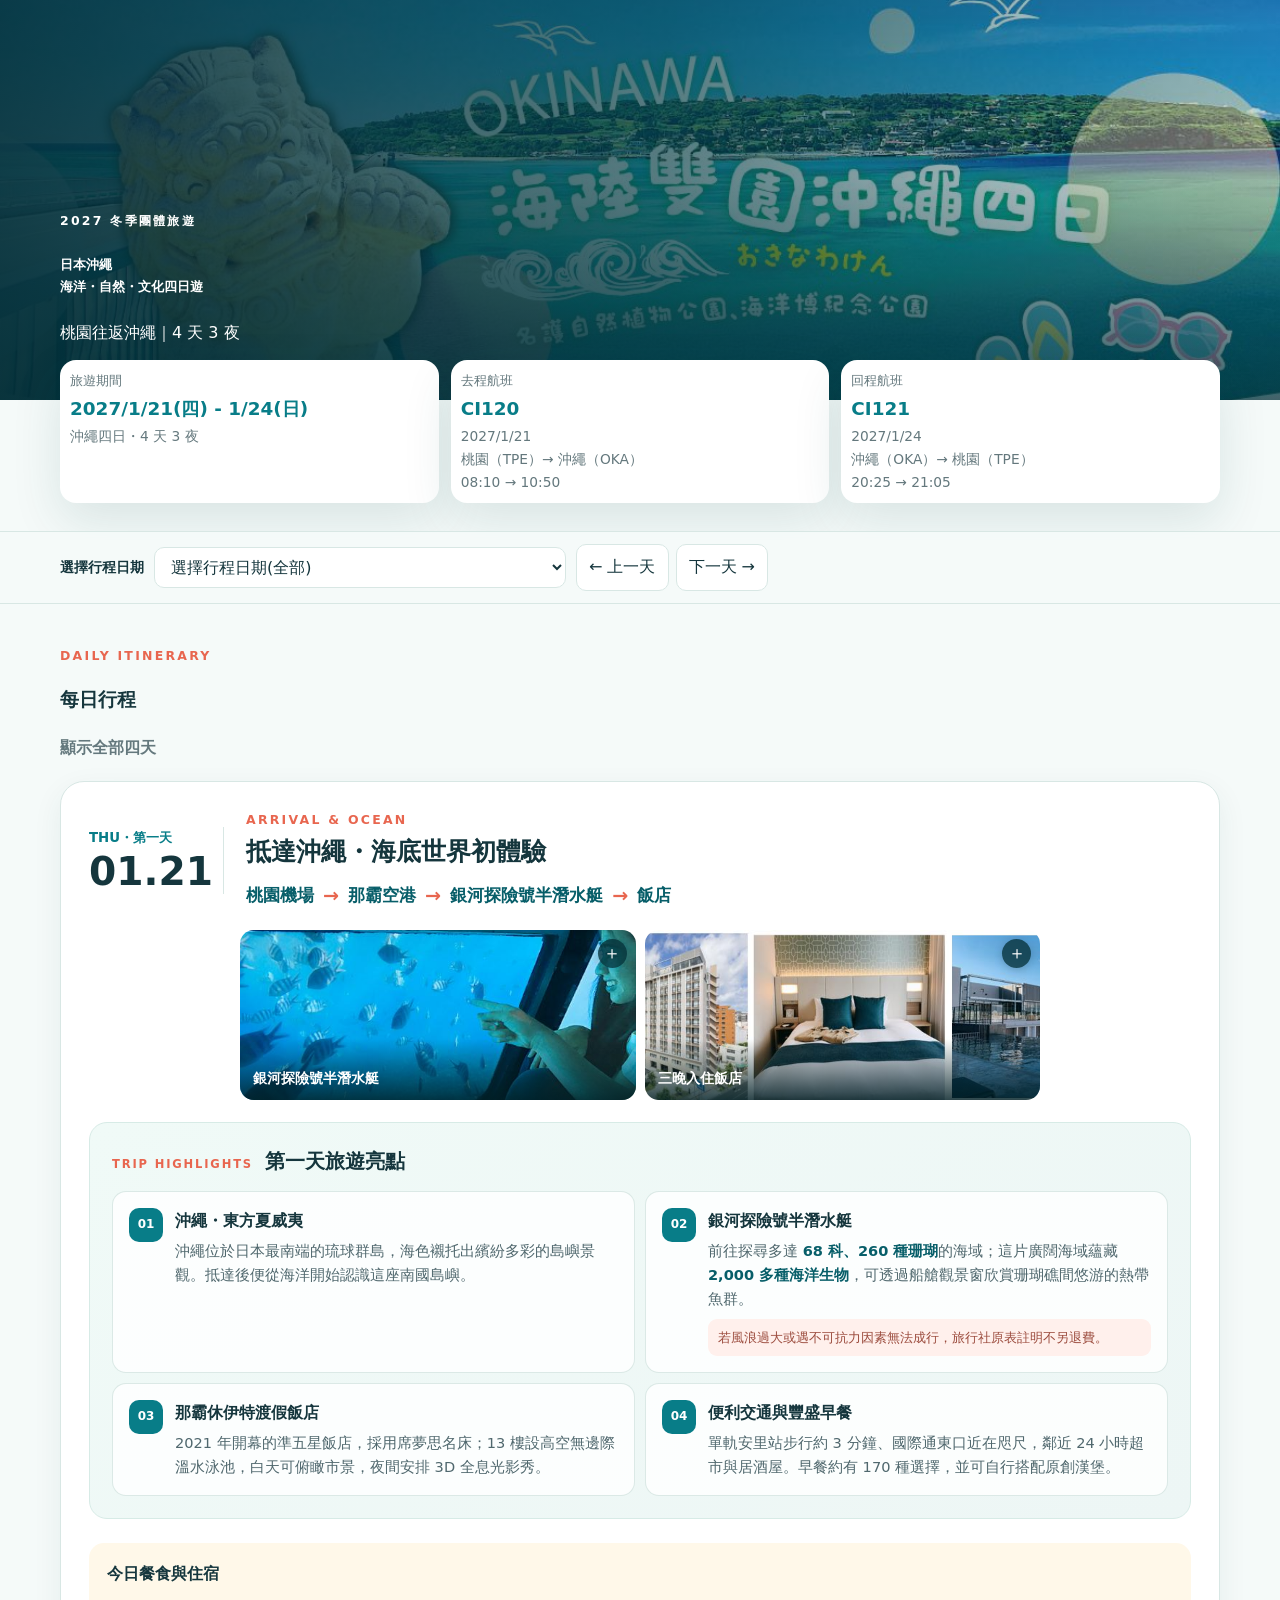
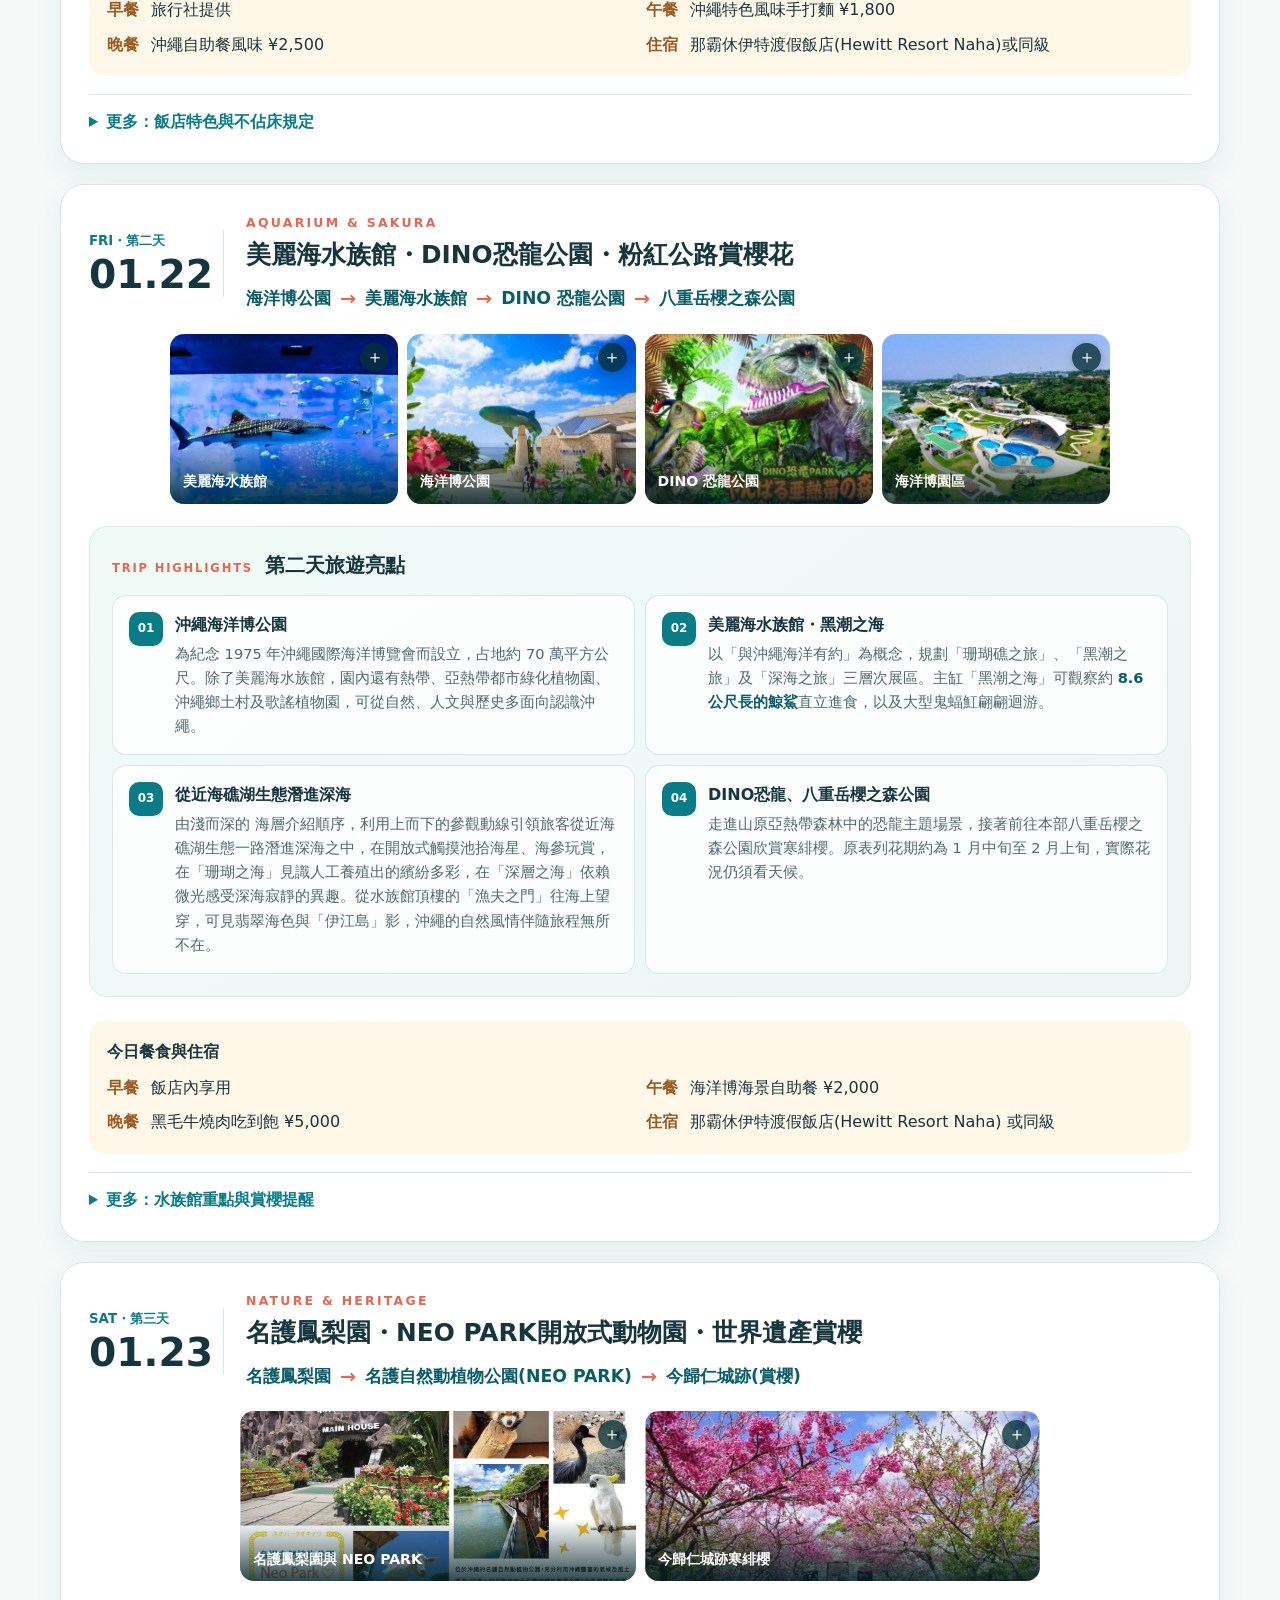
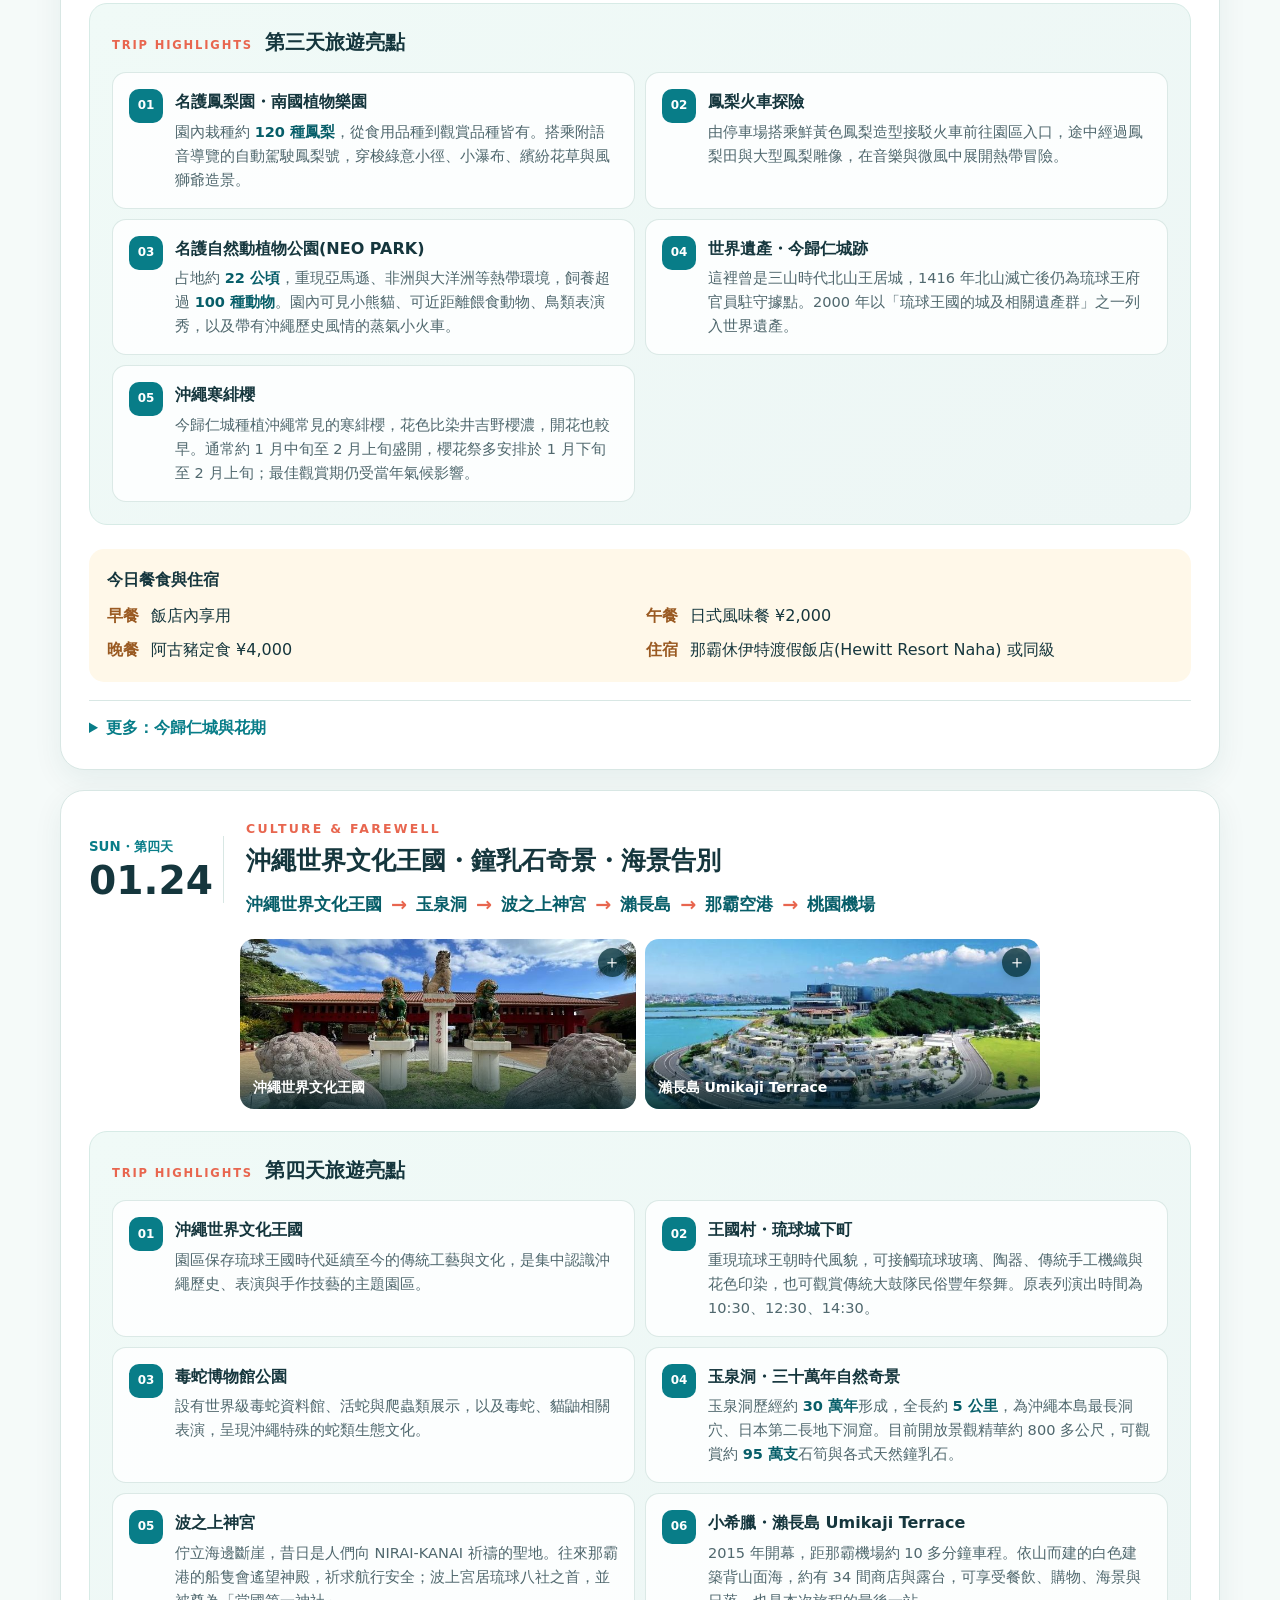
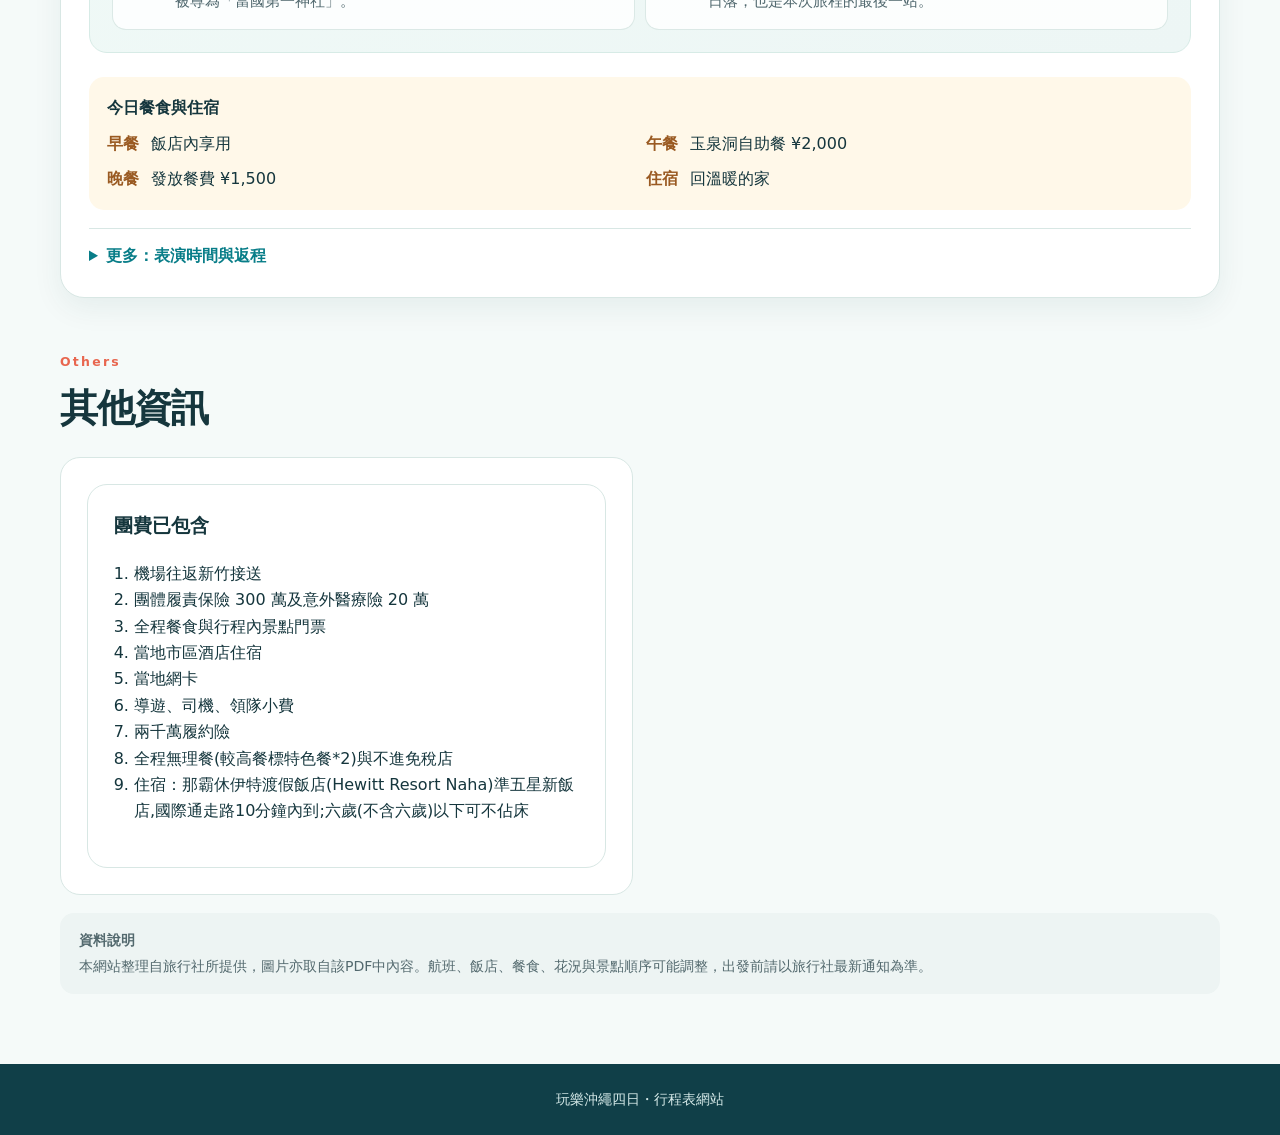
==== commit 82dddf05: "Update stylesheet and script version parameters" ====
--- a/website2/index.html
+++ b/website2/index.html
@@ -1,12 +1,21 @@
 <!doctype html>
 <html lang="zh-Hant">
 <head>
+
+
+
+  <meta http-equiv="Cache-Control" content="no-cache, no-store, must-revalidate">
+  <meta http-equiv="Pragma" content="no-cache">
+  <meta http-equiv="Expires" content="0">
+
   <meta charset="utf-8">
   <meta name="viewport" content="width=device-width,initial-scale=1">
   <meta name="theme-color" content="#076f7d">
   <meta name="description" content="2027年1月21日至24日玩樂沖繩四日行程導覽">
   <title>玩樂沖繩四日｜行程表</title>
-  <link rel="stylesheet" href="assets/styles.css">
+ <link rel="stylesheet" href="assets/styles.css">
+ <link rel="stylesheet" href="assets/styles.css?v=20260918-iphone-fix1">
+ 	
   <style>
     /* 回到最頂端按鈕 */
     .back-to-top {
@@ -130,8 +139,8 @@
         <option value="all">選擇行程日期(全部)</option>
         <option value="day1">1/21（四）第一天・抵達沖繩</option>
         <option value="day2">1/22（五）第二天・美麗海水族館與DINO恐龍公園</option>
-        <option value="day3">1/23（六）第三天・名護與今歸仁賞櫻</option>
-        <option value="day4">1/24（日）第四天・文化王國與返台</option>
+        <option value="day3">1/23（六）第三天・名護市與今歸仁城跡賞櫻</option>
+        <option value="day4">1/24（日）第四天・世界文化王國與返台</option>
       </select>
       <div class="day-controls">
         <button id="prevDay" type="button" aria-label="上一天">← 上一天</button>
@@ -219,7 +228,7 @@
 	<li>全程無理餐(較高餐標特色餐*2)與不進免稅店</li><li>住宿：那霸休伊特渡假飯店(Hewitt Resort Naha)準五星新飯店,國際通走路10分鐘內到;六歲(不含六歲)以下可不佔床</li>
 	</ol></article></div></section>
 
-    <aside class="source"><strong>資料說明</strong><p>本網站整理自旅行社所提供，圖片亦取自該 PDF內容中。航班、飯店、餐食、花況與景點順序可能調整，出發前請以旅行社最新通知為準。</p></aside>
+    <aside class="source"><strong>資料說明</strong><p>本網站整理自旅行社所提供，圖片亦取自該PDF中內容。航班、飯店、餐食、花況與景點順序可能調整，出發前請以旅行社最新通知為準。</p></aside>
   </main>
   <footer>玩樂沖繩四日・行程表網站</footer>
   <dialog id="lightbox" class="lightbox" aria-label="圖片放大檢視">
@@ -235,7 +244,7 @@
     </svg>
     <span>回到頂端</span>
   </button>
-  <script src="assets/app.js?v=20260917-iphone-fix"></script>
+    <script src="assets/app.js?v=20260918-iphone-fix1"></script>	
   <script>
     (() => {
       const backToTop = document.querySelector('#backToTop');
